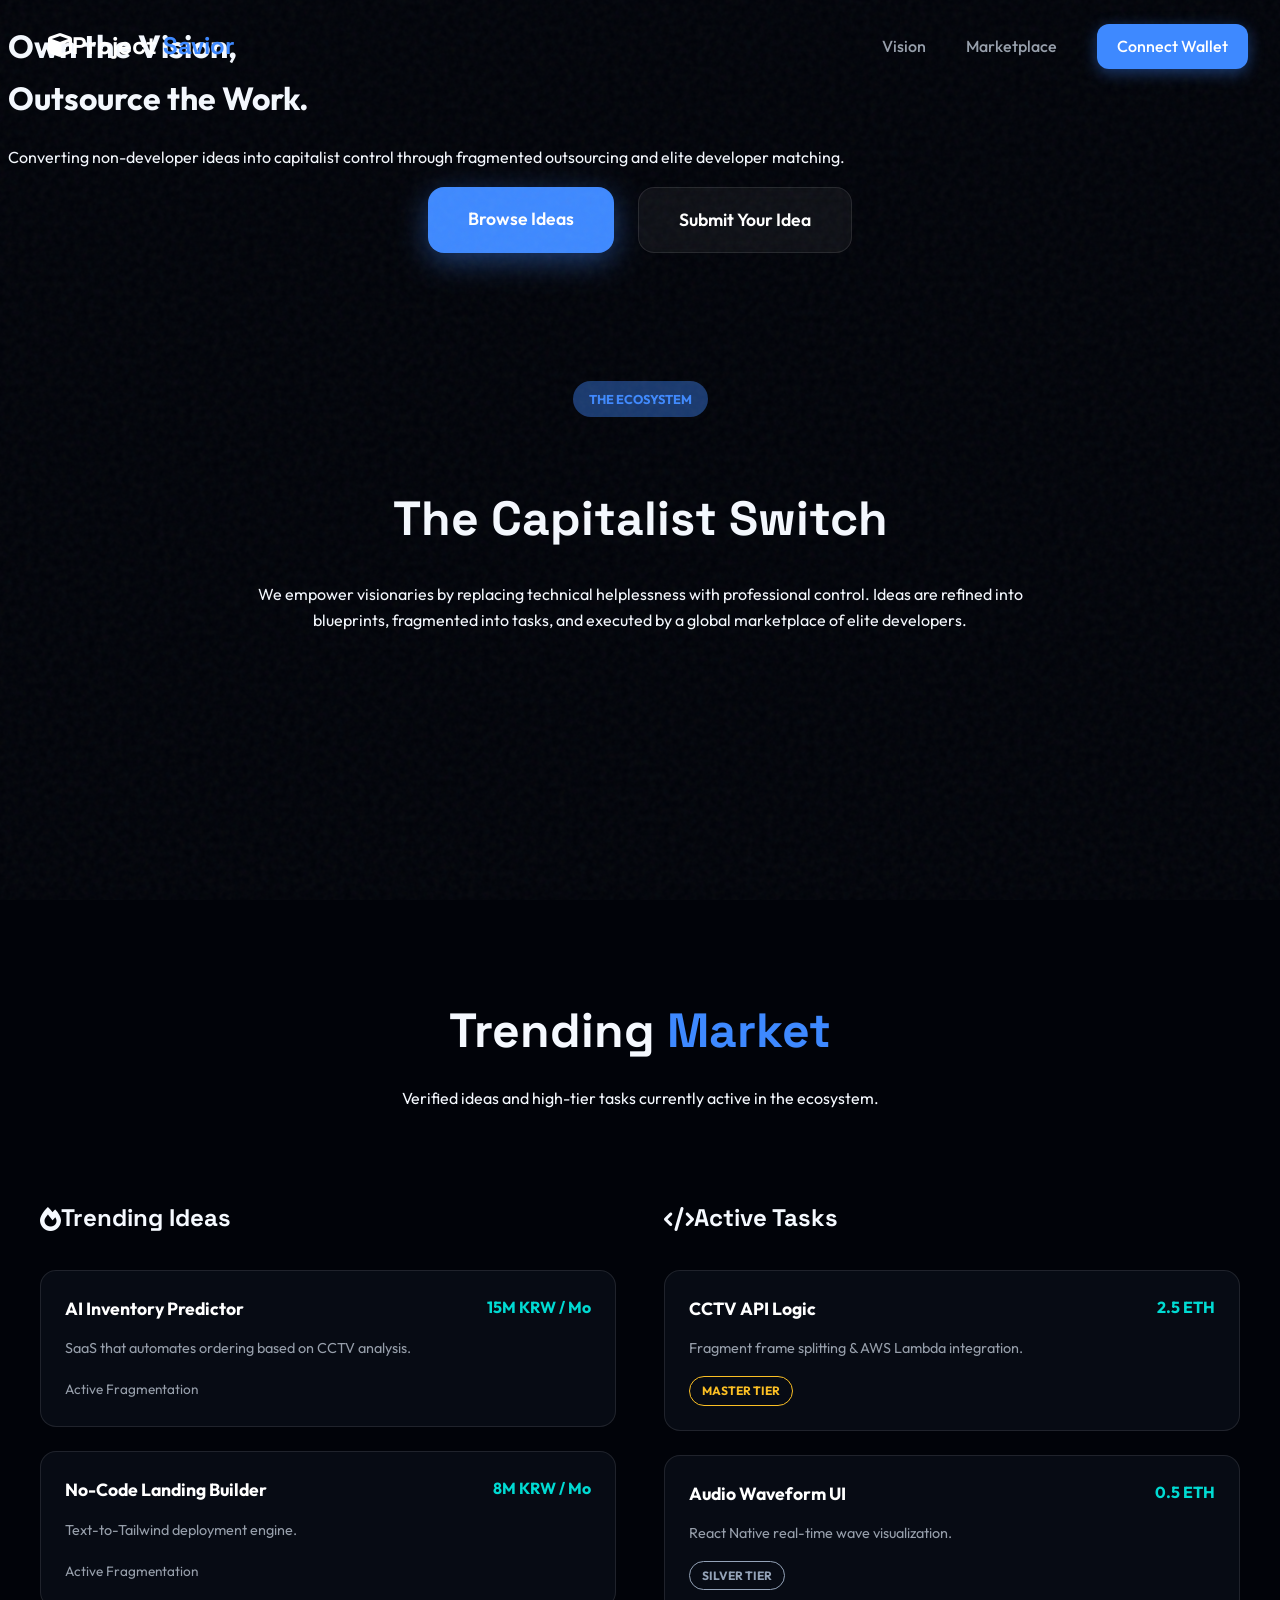
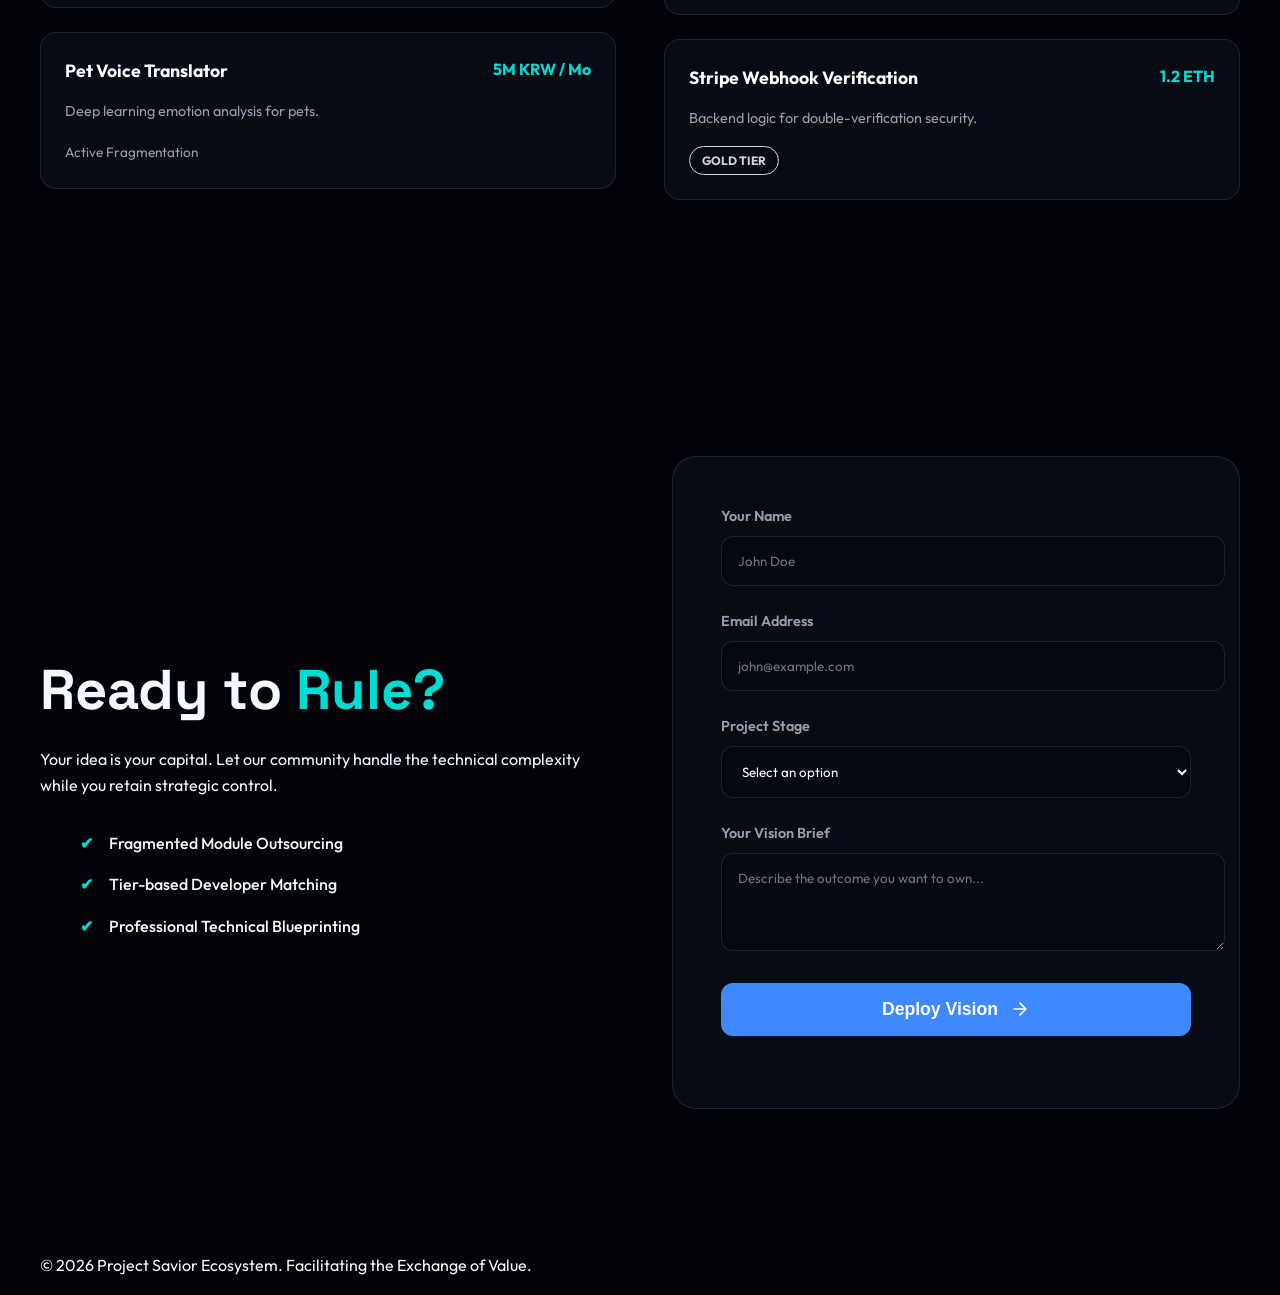
==== index.html @ 570bb43f "feat: refine ecosystem vision with dynamic marketplace and capitalist theme" ====
<!doctype html>
<html lang="en">
<head>
  <meta charset="UTF-8" />
  <meta name="viewport" content="width=device-width, initial-scale=1.0" />
  <title>Project Savior | Software Capitalism Ecosystem</title>
  <link rel="preconnect" href="https://fonts.googleapis.com">
  <link rel="preconnect" href="https://fonts.gstatic.com" crossorigin>
  <link href="https://fonts.googleapis.com/css2?family=Outfit:wght@300;400;600;800&family=Space+Grotesk:wght@300;500;700&display=swap" rel="stylesheet">
  <link href='/style.css' rel='stylesheet'>
  <link href="https://cdnjs.cloudflare.com/ajax/libs/font-awesome/6.0.0/css/all.min.css" rel="stylesheet">
</head>
<body>
  <div class="noise"></div>
  
  <nav class="navbar">
    <div class="nav-container">
      <a href="#" class="logo"><i class="fa-solid fa-cube mr-2"></i>Project <span>Savior</span></a>
      <div class="nav-links">
        <a href="#vision">Vision</a>
        <a href="#marketplace">Marketplace</a>
        <a href="#contact" class="nav-cta">Connect Wallet</a>
      </div>
    </div>
  </nav>

  <main>
    <header class="hero">
      <div class="hero-content">
        <h1 class="hero-title">Own the <span>Vision</span>,<br>Outsource the <span>Work</span>.</h1>
        <p class="hero-subtitle">Converting non-developer ideas into capitalist control through fragmented outsourcing and elite developer matching.</p>
        <div class="hero-btns">
          <a href="#marketplace" class="btn primary">Browse Ideas</a>
          <a href="#contact" class="btn secondary">Submit Your Idea</a>
        </div>
      </div>
    </header>

    <section id="vision" class="vision-section">
      <div class="container">
        <div class="section-header">
          <span class="badge">The Ecosystem</span>
          <h2>The Capitalist Switch</h2>
          <p>We empower visionaries by replacing technical helplessness with professional control. Ideas are refined into blueprints, fragmented into tasks, and executed by a global marketplace of elite developers.</p>
        </div>
      </div>
    </section>

    <!-- Refined Marketplace Section -->
    <section id="marketplace" class="marketplace-section">
      <div class="container">
        <div class="marketplace-header">
          <h2 class="section-title">Trending <span>Market</span></h2>
          <p>Verified ideas and high-tier tasks currently active in the ecosystem.</p>
        </div>
        
        <div class="marketplace-grid">
          <!-- Ideas column -->
          <div class="market-col">
            <h3 class="col-title"><i class="fa-solid fa-fire mr-2"></i>Trending Ideas</h3>
            <div id="idea-list" class="market-list">
              <!-- JS rendered -->
            </div>
          </div>
          
          <!-- Tasks column -->
          <div class="market-col">
            <h3 class="col-title"><i class="fa-solid fa-code mr-2"></i>Active Tasks</h3>
            <div id="task-list" class="market-list">
              <!-- JS rendered -->
            </div>
          </div>
        </div>
      </div>
    </section>

    <section id="contact" class="form-section">
      <div class="container">
        <div class="form-wrapper">
          <div class="form-info">
            <h2>Ready to <span>Rule?</span></h2>
            <p>Your idea is your capital. Let our community handle the technical complexity while you retain strategic control.</p>
            <ul class="benefit-list">
              <li><span>✔</span> Fragmented Module Outsourcing</li>
              <li><span>✔</span> Tier-based Developer Matching</li>
              <li><span>✔</span> Professional Technical Blueprinting</li>
            </ul>
          </div>
          
          <div class="form-card">
            <form id="partnership-form" action="https://formspree.io/f/xeelwyjq" method="POST">
              <div class="form-group">
                <label for="name">Your Name</label>
                <input type="text" id="name" name="name" placeholder="John Doe" required />
              </div>

              <div class="form-group">
                <label for="email">Email Address</label>
                <input type="email" id="email" name="email" placeholder="john@example.com" required />
              </div>

              <div class="form-group">
                <label for="project-type">Project Stage</label>
                <select id="project-type" name="project-type" required>
                  <option value="" disabled selected>Select an option</option>
                  <option value="raw-idea">Initial Vision</option>
                  <option value="planning">Refining Blueprint</option>
                  <option value="ready-for-build">Ready for Fragmentation</option>
                  <option value="other">Other</option>
                </select>
              </div>

              <div class="form-group">
                <label for="message">Your Vision Brief</label>
                <textarea id="message" name="message" rows="4" placeholder="Describe the outcome you want to own..." required></textarea>
              </div>

              <button type="submit" class="submit-btn">
                <span>Deploy Vision</span>
                <svg viewBox="0 0 24 24" fill="none" xmlns="http://www.w3.org/2000/svg">
                  <path d="M5 12H19M19 12L12 5M19 12L12 19" stroke="currentColor" stroke-width="2" stroke-linecap="round" stroke-linejoin="round"/>
                </svg>
              </button>
            </form>
            <div id="form-status" class="status-message"></div>
          </div>
        </div>
      </div>
    </section>
  </main>

  <footer class="footer">
    <div class="container">
      <p>&copy; 2026 Project Savior Ecosystem. Facilitating the Exchange of Value.</p>
    </div>
  </footer>

  <script defer type="text/javascript" src="/main.js"></script>
</body>
</html>
---- style.css ----
@layer base, layout, components, interactive;

@layer base {
  :root {
    --bg-color: oklch(0.1 0.02 260);
    --surface: oklch(0.15 0.02 260);
    --primary-color: oklch(0.65 0.2 260);
    --primary-glow: oklch(0.65 0.2 260 / 0.4);
    --secondary-color: oklch(0.7 0.2 300);
    --accent-color: oklch(0.8 0.15 190);
    
    --text-main: oklch(0.98 0.01 260);
    --text-muted: oklch(0.7 0.02 260);
    
    --card-bg: oklch(1 0 0 / 0.05);
    --card-border: oklch(1 0 0 / 0.1);
    
    --font-heading: 'Space Grotesk', sans-serif;
    --font-body: 'Outfit', sans-serif;
    
    --radius: 1.5rem;
    --shadow-deep: 0 20px 60px -15px oklch(0 0 0 / 0.5);
    --transition: all 0.4s cubic-bezier(0.4, 0, 0.2, 1);
  }

  html {
    scroll-behavior: smooth;
  }

  body {
    font-family: var(--font-body);
    background-color: var(--bg-color);
    color: var(--text-main);
    line-height: 1.6;
    overflow-x: hidden;
  }
  
  .noise {
    position: fixed;
    top: 0;
    left: 0;
    width: 100%;
    height: 100%;
    pointer-events: none;
    opacity: 0.05;
    background-image: url("data:image/svg+xml,%3Csvg viewBox='0 0 200 200' xmlns='http://www.w3.org/2000/svg'%3E%3Cfilter id='noiseFilter'%3E%3CfeTurbulence type='fractalNoise' baseFrequency='0.65' numOctaves='3' stitchTiles='stitch'/%3E%3C/filter%3E%3Crect width='100%25' height='100%25' filter='url(%23noiseFilter)'/%3E%3C/svg%3E");
    z-index: 100;
  }
}

@layer layout {
  .container {
    max-width: 1200px;
    margin: 0 auto;
    padding: 0 2rem;
  }

  section {
    padding: 8rem 0;
  }

  /* Navbar Styles */
  .navbar {
    position: fixed;
    top: 0;
    width: 100%;
    padding: 1.5rem 0;
    z-index: 1000;
    transition: var(--transition);
  }

  .navbar.scrolled {
    background: oklch(0.1 0.02 260 / 0.8);
    backdrop-filter: blur(10px);
    padding: 1rem 0;
    border-bottom: 1px solid var(--card-border);
  }

  .nav-container {
    max-width: 1200px;
    margin: 0 auto;
    padding: 0 2rem;
    display: flex;
    justify-content: space-between;
    align-items: center;
  }

  .logo {
    font-family: var(--font-heading);
    font-size: 1.5rem;
    font-weight: 700;
    text-decoration: none;
    color: white;
  }

  .logo span {
    color: var(--primary-color);
  }

  .nav-links {
    display: flex;
    gap: 2.5rem;
    align-items: center;
  }

  .nav-links a {
    text-decoration: none;
    color: var(--text-muted);
    font-weight: 500;
    transition: var(--transition);
  }

  .nav-links a:hover {
    color: var(--primary-color);
  }

  .nav-cta {
    background: var(--primary-color);
    color: white !important;
    padding: 0.6rem 1.25rem;
    border-radius: 0.75rem;
    box-shadow: 0 4px 15px var(--primary-glow);
  }
}

@layer components {
  /* Marketplace Section */
  .marketplace-header {
    text-align: center;
    margin-bottom: 4rem;
  }

  .marketplace-header h2 {
    font-family: var(--font-heading);
    font-size: 3rem;
    margin-bottom: 1rem;
  }

  .marketplace-header h2 span {
    color: var(--primary-color);
  }

  .marketplace-grid {
    display: grid;
    grid-template-columns: 1fr 1fr;
    gap: 3rem;
  }

  .col-title {
    font-family: var(--font-heading);
    font-size: 1.5rem;
    margin-bottom: 2rem;
    display: flex;
    align-items: center;
    color: var(--text-main);
  }

  .market-list {
    display: flex;
    flex-direction: column;
    gap: 1.5rem;
  }

  .market-item {
    background: var(--surface);
    border: 1px solid var(--card-border);
    border-radius: 1rem;
    padding: 1.5rem;
    transition: var(--transition);
  }

  .market-item:hover {
    border-color: var(--primary-color);
    transform: translateX(10px);
    background: oklch(0.2 0.02 260);
  }

  .item-header {
    display: flex;
    justify-content: space-between;
    align-items: flex-start;
    margin-bottom: 0.75rem;
  }

  .item-title {
    font-weight: 700;
    font-size: 1.1rem;
    color: white;
  }

  .item-meta {
    font-size: 0.85rem;
    color: var(--text-muted);
  }

  .item-reward {
    color: var(--accent-color);
    font-weight: 700;
  }

  .item-desc {
    font-size: 0.9rem;
    color: var(--text-muted);
    margin-bottom: 1rem;
  }

  .tier-badge {
    display: inline-block;
    padding: 0.25rem 0.75rem;
    border-radius: 2rem;
    font-size: 0.75rem;
    font-weight: 700;
    text-transform: uppercase;
    border: 1px solid currentColor;
  }

  .tier-master { color: #fbbf24; }
  .tier-gold { color: #d1d5db; }
  .tier-silver { color: #94a3b8; }

  /* Hero Section updates */
  .hero-btns {
    display: flex;
    gap: 1.5rem;
    justify-content: center;
  }

  .btn {
    padding: 1.125rem 2.5rem;
    border-radius: 1rem;
    font-size: 1.1rem;
    font-weight: 600;
    text-decoration: none;
    transition: var(--transition);
  }

  .btn.primary {
    background: var(--primary-color);
    color: white;
    box-shadow: 0 8px 30px var(--primary-glow);
  }

  .btn.secondary {
    background: var(--card-bg);
    color: white;
    border: 1px solid var(--card-border);
    backdrop-filter: blur(10px);
  }

  .btn:hover {
    transform: translateY(-4px);
  }

  /* Process Cards */
  .process-grid {
    display: grid;
    grid-template-columns: repeat(auto-fit, minmax(300px, 1fr));
    gap: 2rem;
  }

  .process-card {
    background: var(--card-bg);
    border: 1px solid var(--card-border);
    border-radius: var(--radius);
    padding: 3rem;
    backdrop-filter: blur(10px);
    transition: var(--transition);
    position: relative;
    overflow: hidden;
  }

  .process-card::before {
    content: attr(data-step);
    position: absolute;
    top: -20px;
    right: -10px;
    font-size: 8rem;
    font-weight: 900;
    color: oklch(1 0 0 / 0.03);
    font-family: var(--font-heading);
  }

  .process-card:hover {
    transform: translateY(-10px);
    border-color: var(--primary-color);
    box-shadow: var(--shadow-deep);
  }

  .card-icon {
    font-size: 3rem;
    margin-bottom: 1.5rem;
  }

  .process-card h3 {
    font-family: var(--font-heading);
    font-size: 1.75rem;
    margin-bottom: 1rem;
  }

  /* Form Section */
  .form-wrapper {
    display: grid;
    grid-template-columns: 1fr 1fr;
    gap: 4rem;
    align-items: center;
  }

  .form-info h2 {
    font-family: var(--font-heading);
    font-size: 3.5rem;
    line-height: 1.2;
    margin-bottom: 1.5rem;
  }

  .form-info h2 span {
    color: var(--accent-color);
  }

  .benefit-list {
    list-style: none;
    margin-top: 2rem;
  }

  .benefit-list li {
    display: flex;
    align-items: center;
    gap: 1rem;
    margin-bottom: 1rem;
    font-weight: 500;
  }

  .benefit-list span {
    color: var(--accent-color);
    font-weight: 800;
  }

  .form-card {
    background: var(--surface);
    padding: 3rem;
    border-radius: var(--radius);
    box-shadow: var(--shadow-deep);
    border: 1px solid var(--card-border);
  }

  .form-group {
    margin-bottom: 1.5rem;
  }

  label {
    display: block;
    margin-bottom: 0.5rem;
    font-size: 0.9rem;
    font-weight: 600;
    color: var(--text-muted);
  }

  input, select, textarea {
    width: 100%;
    padding: 1rem;
    background: oklch(0 0 0 / 0.2);
    border: 1px solid var(--card-border);
    border-radius: 0.75rem;
    color: white;
    font-family: inherit;
    transition: var(--transition);
  }

  input:focus, select:focus, textarea:focus {
    outline: none;
    border-color: var(--primary-color);
    box-shadow: 0 0 0 4px var(--primary-glow);
  }

  .submit-btn {
    width: 100%;
    padding: 1rem;
    background: var(--primary-color);
    color: white;
    border: none;
    border-radius: 0.75rem;
    font-size: 1.1rem;
    font-weight: 700;
    cursor: pointer;
    display: flex;
    align-items: center;
    justify-content: center;
    gap: 0.75rem;
    transition: var(--transition);
  }

  .submit-btn:hover {
    background: oklch(0.7 0.2 260);
    transform: scale(1.02);
  }

  .submit-btn svg {
    width: 20px;
    height: 20px;
  }
}

@layer interactive {
  .status-message {
    margin-top: 1.5rem;
    padding: 0;
    max-height: 0;
    overflow: hidden;
    transition: var(--transition);
    text-align: center;
    border-radius: 0.75rem;
  }

  .status-message.show {
    padding: 1rem;
    max-height: 100px;
  }

  .status-message.success { background: oklch(0.4 0.15 150); }
  .status-message.error { background: oklch(0.4 0.15 20); }

  .badge {
    display: inline-block;
    padding: 0.5rem 1rem;
    background: var(--primary-glow);
    color: var(--primary-color);
    border-radius: 2rem;
    font-weight: 700;
    font-size: 0.8rem;
    text-transform: uppercase;
    margin-bottom: 1.5rem;
  }

  .section-header {
    text-align: center;
    max-width: 800px;
    margin: 0 auto 4rem;
  }

  .section-header h2 {
    font-family: var(--font-heading);
    font-size: 3rem;
    margin-bottom: 1.5rem;
  }
}

@media (max-width: 968px) {
  .form-wrapper {
    grid-template-columns: 1fr;
  }
  .nav-links {
    display: none;
  }
  section {
    padding: 4rem 0;
  }
}
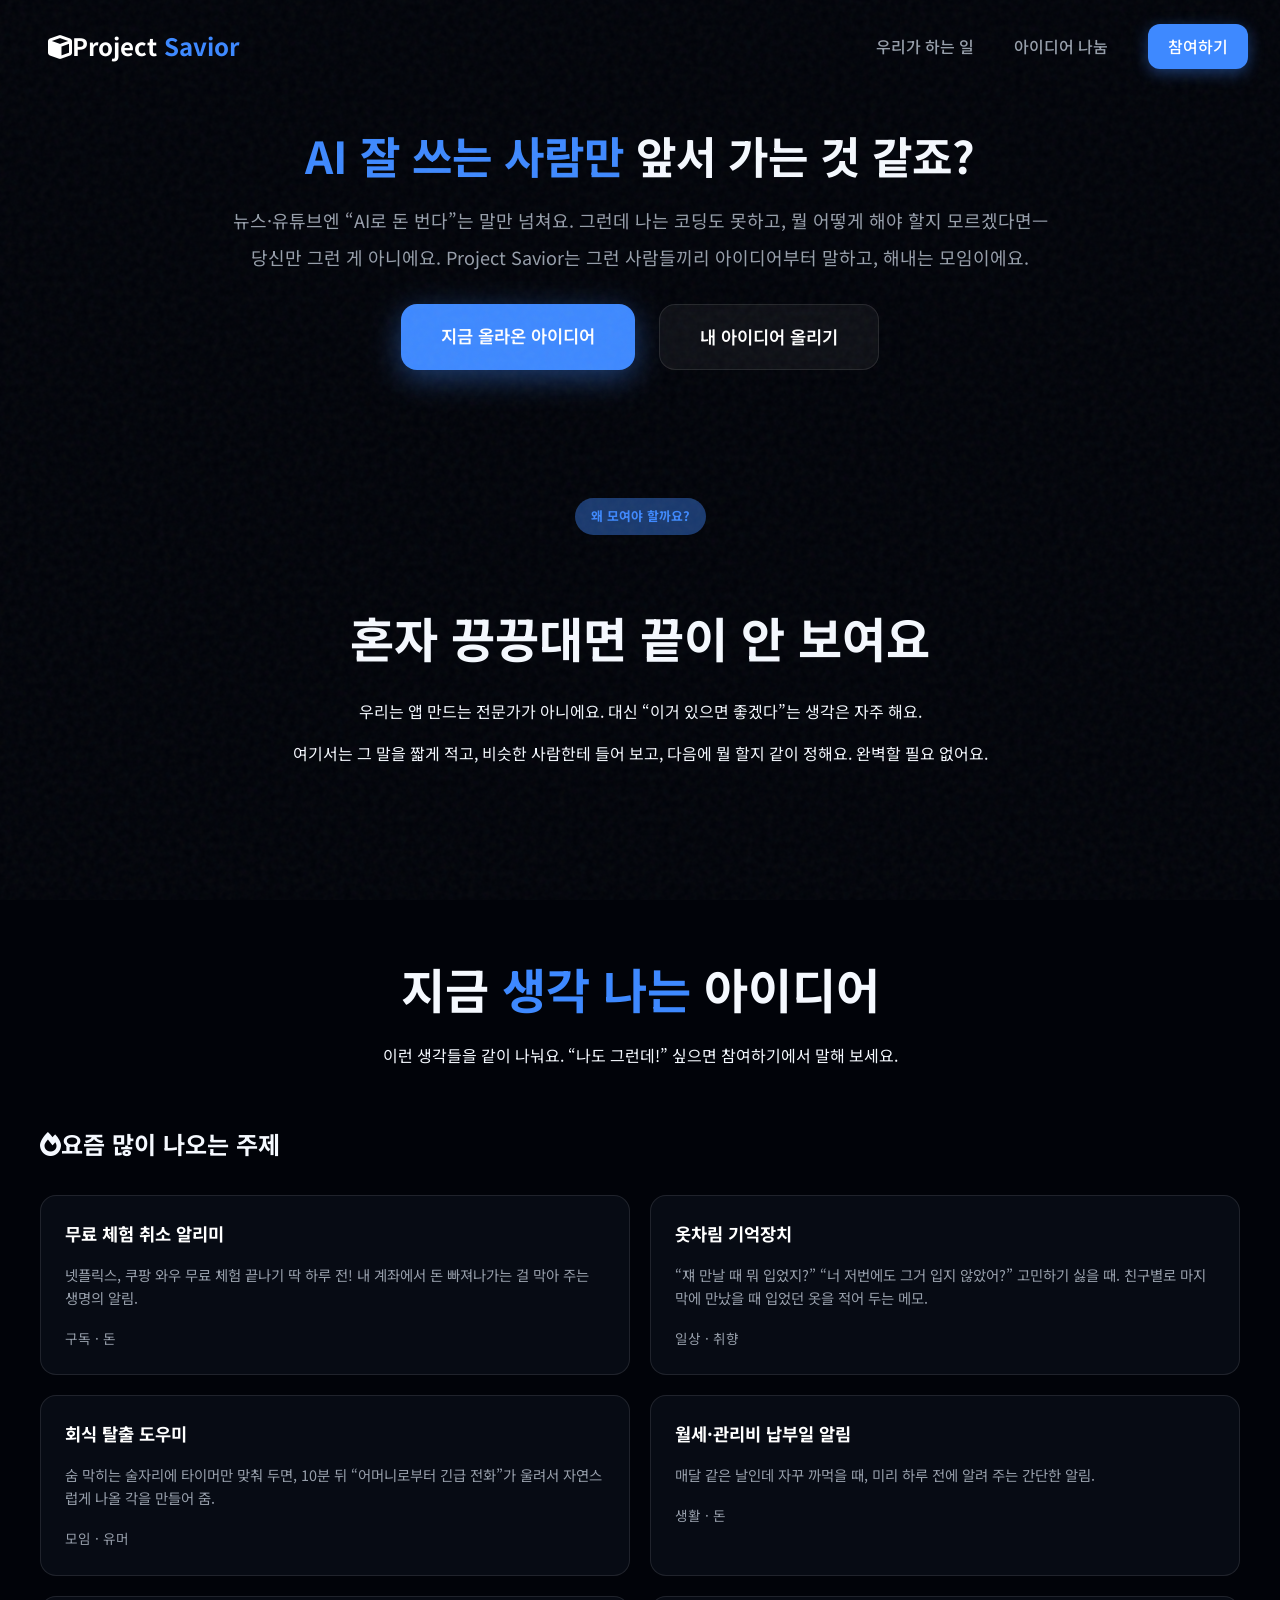
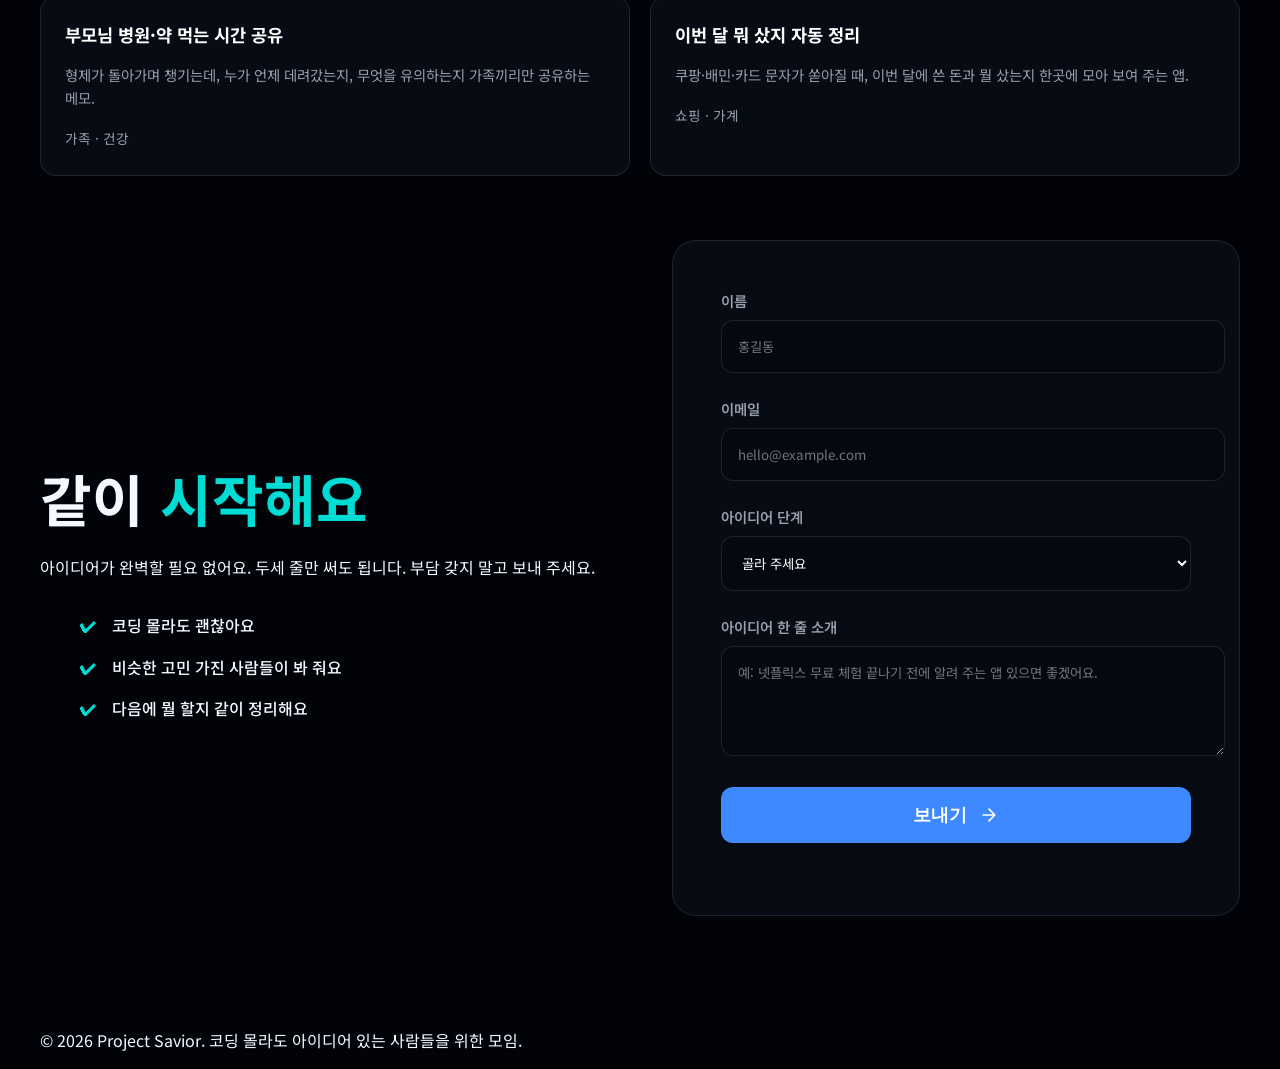
==== commit 8412bfd0: "feat: Korean landing, ideas update, and GitHub Pages deploy Co-authored-by: Cursor <cursoragent@curs" ====
--- a/index.html
+++ b/index.html
@@ -1,25 +1,32 @@
 <!doctype html>
-<html lang="en">
+<html lang="ko">
 <head>
   <meta charset="UTF-8" />
   <meta name="viewport" content="width=device-width, initial-scale=1.0" />
-  <title>Project Savior | Software Capitalism Ecosystem</title>
+  <title>Project Savior | 비개발자 아이디어 모임</title>
+  <script async src="https://www.googletagmanager.com/gtag/js?id=G-KJGDKXDVKW"></script>
+  <script>
+    window.dataLayer = window.dataLayer || [];
+    function gtag(){dataLayer.push(arguments);}
+    gtag('js', new Date());
+    gtag('config', 'G-KJGDKXDVKW');
+  </script>
   <link rel="preconnect" href="https://fonts.googleapis.com">
   <link rel="preconnect" href="https://fonts.gstatic.com" crossorigin>
-  <link href="https://fonts.googleapis.com/css2?family=Outfit:wght@300;400;600;800&family=Space+Grotesk:wght@300;500;700&display=swap" rel="stylesheet">
-  <link href='/style.css' rel='stylesheet'>
+  <link href="https://fonts.googleapis.com/css2?family=Noto+Sans+KR:wght@300;400;600;700;800&display=swap" rel="stylesheet">
+  <link href="style.css" rel="stylesheet">
   <link href="https://cdnjs.cloudflare.com/ajax/libs/font-awesome/6.0.0/css/all.min.css" rel="stylesheet">
 </head>
 <body>
   <div class="noise"></div>
-  
+
   <nav class="navbar">
     <div class="nav-container">
       <a href="#" class="logo"><i class="fa-solid fa-cube mr-2"></i>Project <span>Savior</span></a>
       <div class="nav-links">
-        <a href="#vision">Vision</a>
-        <a href="#marketplace">Marketplace</a>
-        <a href="#contact" class="nav-cta">Connect Wallet</a>
+        <a href="#vision">우리가 하는 일</a>
+        <a href="#marketplace">아이디어 나눔</a>
+        <a href="#contact" class="nav-cta">참여하기</a>
       </div>
     </div>
   </nav>
@@ -27,11 +34,14 @@
   <main>
     <header class="hero">
       <div class="hero-content">
-        <h1 class="hero-title">Own the <span>Vision</span>,<br>Outsource the <span>Work</span>.</h1>
-        <p class="hero-subtitle">Converting non-developer ideas into capitalist control through fragmented outsourcing and elite developer matching.</p>
+        <h1 class="hero-title"><span>AI 잘 쓰는 사람만</span> 앞서 가는 것 같죠?</h1>
+        <p class="hero-subtitle">
+          <span class="hero-subtitle-line">뉴스·유튜브엔 “AI로 돈 번다”는 말만 넘쳐요. 그런데 나는 코딩도 못하고, 뭘 어떻게 해야 할지 모르겠다면—</span>
+          <span class="hero-subtitle-line">당신만 그런 게 아니에요. Project Savior는 그런 사람들끼리 아이디어부터 말하고, 해내는 모임이에요.</span>
+        </p>
         <div class="hero-btns">
-          <a href="#marketplace" class="btn primary">Browse Ideas</a>
-          <a href="#contact" class="btn secondary">Submit Your Idea</a>
+          <a href="#marketplace" class="btn primary">지금 올라온 아이디어</a>
+          <a href="#contact" class="btn secondary">내 아이디어 올리기</a>
         </div>
       </div>
     </header>
@@ -39,36 +49,25 @@
     <section id="vision" class="vision-section">
       <div class="container">
         <div class="section-header">
-          <span class="badge">The Ecosystem</span>
-          <h2>The Capitalist Switch</h2>
-          <p>We empower visionaries by replacing technical helplessness with professional control. Ideas are refined into blueprints, fragmented into tasks, and executed by a global marketplace of elite developers.</p>
+          <span class="badge">왜 모여야 할까요?</span>
+          <h2>혼자 끙끙대면 끝이 안 보여요</h2>
+          <p>우리는 앱 만드는 전문가가 아니에요. 대신 “이거 있으면 좋겠다”는 생각은 자주 해요.</p>
+          <p>여기서는 그 말을 짧게 적고, 비슷한 사람한테 들어 보고, 다음에 뭘 할지 같이 정해요. 완벽할 필요 없어요.</p>
         </div>
       </div>
     </section>
 
-    <!-- Refined Marketplace Section -->
     <section id="marketplace" class="marketplace-section">
       <div class="container">
         <div class="marketplace-header">
-          <h2 class="section-title">Trending <span>Market</span></h2>
-          <p>Verified ideas and high-tier tasks currently active in the ecosystem.</p>
+          <h2 class="section-title">지금 <span>생각 나는</span> 아이디어</h2>
+          <p>이런 생각들을 같이 나눠요. “나도 그런데!” 싶으면 참여하기에서 말해 보세요.</p>
         </div>
-        
-        <div class="marketplace-grid">
-          <!-- Ideas column -->
+
+        <div class="marketplace-grid marketplace-grid--ideas">
           <div class="market-col">
-            <h3 class="col-title"><i class="fa-solid fa-fire mr-2"></i>Trending Ideas</h3>
-            <div id="idea-list" class="market-list">
-              <!-- JS rendered -->
-            </div>
-          </div>
-          
-          <!-- Tasks column -->
-          <div class="market-col">
-            <h3 class="col-title"><i class="fa-solid fa-code mr-2"></i>Active Tasks</h3>
-            <div id="task-list" class="market-list">
-              <!-- JS rendered -->
-            </div>
+            <h3 class="col-title"><i class="fa-solid fa-fire mr-2"></i>요즘 많이 나오는 주제</h3>
+            <div id="idea-list" class="market-list"></div>
           </div>
         </div>
       </div>
@@ -78,45 +77,41 @@
       <div class="container">
         <div class="form-wrapper">
           <div class="form-info">
-            <h2>Ready to <span>Rule?</span></h2>
-            <p>Your idea is your capital. Let our community handle the technical complexity while you retain strategic control.</p>
+            <h2>같이 <span>시작해요</span></h2>
+            <p>아이디어가 완벽할 필요 없어요. 두세 줄만 써도 됩니다. 부담 갖지 말고 보내 주세요.</p>
             <ul class="benefit-list">
-              <li><span>✔</span> Fragmented Module Outsourcing</li>
-              <li><span>✔</span> Tier-based Developer Matching</li>
-              <li><span>✔</span> Professional Technical Blueprinting</li>
+              <li><span>✔</span> 코딩 몰라도 괜찮아요</li>
+              <li><span>✔</span> 비슷한 고민 가진 사람들이 봐 줘요</li>
+              <li><span>✔</span> 다음에 뭘 할지 같이 정리해요</li>
             </ul>
           </div>
-          
+
           <div class="form-card">
             <form id="partnership-form" action="https://formspree.io/f/xeelwyjq" method="POST">
               <div class="form-group">
-                <label for="name">Your Name</label>
-                <input type="text" id="name" name="name" placeholder="John Doe" required />
+                <label for="name">이름</label>
+                <input type="text" id="name" name="name" placeholder="홍길동" required />
               </div>
-
               <div class="form-group">
-                <label for="email">Email Address</label>
-                <input type="email" id="email" name="email" placeholder="john@example.com" required />
+                <label for="email">이메일</label>
+                <input type="email" id="email" name="email" placeholder="hello@example.com" required />
               </div>
-
               <div class="form-group">
-                <label for="project-type">Project Stage</label>
+                <label for="project-type">아이디어 단계</label>
                 <select id="project-type" name="project-type" required>
-                  <option value="" disabled selected>Select an option</option>
-                  <option value="raw-idea">Initial Vision</option>
-                  <option value="planning">Refining Blueprint</option>
-                  <option value="ready-for-build">Ready for Fragmentation</option>
-                  <option value="other">Other</option>
+                  <option value="" disabled selected>골라 주세요</option>
+                  <option value="raw-idea">막 떠올랐어요</option>
+                  <option value="planning">조금 정리했어요</option>
+                  <option value="ready-for-build">이제 뭘 할지 알고 싶어요</option>
+                  <option value="other">기타</option>
                 </select>
               </div>
-
               <div class="form-group">
-                <label for="message">Your Vision Brief</label>
-                <textarea id="message" name="message" rows="4" placeholder="Describe the outcome you want to own..." required></textarea>
+                <label for="message">아이디어 한 줄 소개</label>
+                <textarea id="message" name="message" rows="4" placeholder="예: 넷플릭스 무료 체험 끝나기 전에 알려 주는 앱 있으면 좋겠어요." required></textarea>
               </div>
-
               <button type="submit" class="submit-btn">
-                <span>Deploy Vision</span>
+                <span>보내기</span>
                 <svg viewBox="0 0 24 24" fill="none" xmlns="http://www.w3.org/2000/svg">
                   <path d="M5 12H19M19 12L12 5M19 12L12 19" stroke="currentColor" stroke-width="2" stroke-linecap="round" stroke-linejoin="round"/>
                 </svg>
@@ -131,10 +126,10 @@
 
   <footer class="footer">
     <div class="container">
-      <p>&copy; 2026 Project Savior Ecosystem. Facilitating the Exchange of Value.</p>
+      <p>&copy; 2026 Project Savior. 코딩 몰라도 아이디어 있는 사람들을 위한 모임.</p>
     </div>
   </footer>
 
-  <script defer type="text/javascript" src="/main.js"></script>
+  <script defer src="main.js"></script>
 </body>
 </html>
--- a/style.css
+++ b/style.css
@@ -15,8 +15,8 @@
     --card-bg: oklch(1 0 0 / 0.05);
     --card-border: oklch(1 0 0 / 0.1);
     
-    --font-heading: 'Space Grotesk', sans-serif;
-    --font-body: 'Outfit', sans-serif;
+    --font-heading: 'Noto Sans KR', sans-serif;
+    --font-body: 'Noto Sans KR', sans-serif;
     
     --radius: 1.5rem;
     --shadow-deep: 0 20px 60px -15px oklch(0 0 0 / 0.5);
@@ -121,6 +121,11 @@
     border-radius: 0.75rem;
     box-shadow: 0 4px 15px var(--primary-glow);
   }
+
+  /* Fixed navbar height + modest gap (avoid large vw-driven padding on wide screens) */
+  .hero {
+    padding-top: clamp(5.25rem, 4.75rem + 1vw, 6rem);
+  }
 }
 
 @layer components {
@@ -146,6 +151,34 @@
     gap: 3rem;
   }
 
+  .marketplace-grid--ideas {
+    grid-template-columns: 1fr;
+    max-width: none;
+    margin-inline: 0;
+  }
+
+  .vision-section {
+    padding-bottom: 2.5rem;
+  }
+
+  .vision-section .section-header {
+    margin-bottom: 0;
+  }
+
+  .marketplace-section {
+    padding-top: 2.5rem;
+    padding-bottom: 2rem;
+  }
+
+  .marketplace-section .marketplace-header {
+    margin-bottom: 2rem;
+  }
+
+  .form-section {
+    padding-top: 2rem;
+    padding-bottom: 6rem;
+  }
+
   .col-title {
     font-family: var(--font-heading);
     font-size: 1.5rem;
@@ -159,6 +192,12 @@
     display: flex;
     flex-direction: column;
     gap: 1.5rem;
+  }
+
+  #idea-list.market-list {
+    display: grid;
+    grid-template-columns: repeat(2, 1fr);
+    gap: 1.25rem;
   }
 
   .market-item {
@@ -171,8 +210,48 @@
 
   .market-item:hover {
     border-color: var(--primary-color);
-    transform: translateX(10px);
+    transform: translateY(-4px);
     background: oklch(0.2 0.02 260);
+  }
+
+  .hero-title {
+    font-family: var(--font-heading);
+    font-size: clamp(1.75rem, 4vw, 2.75rem);
+    line-height: 1.35;
+    text-align: center;
+    margin-bottom: 1.25rem;
+  }
+
+  .hero-title span {
+    color: var(--primary-color);
+  }
+
+  .hero-subtitle {
+    width: 100%;
+    max-width: min(56rem, 94vw);
+    margin-inline: auto;
+    text-align: center;
+    color: var(--text-muted);
+    font-size: clamp(0.95rem, 1.6vw, 1.125rem);
+    line-height: 1.65;
+    margin-bottom: 2rem;
+    word-break: keep-all;
+  }
+
+  .hero-subtitle-line {
+    display: block;
+  }
+
+  .hero-subtitle-line + .hero-subtitle-line {
+    margin-top: 0.4em;
+  }
+
+  .hero-content {
+    text-align: center;
+    width: 100%;
+    max-width: min(56rem, 94vw);
+    margin-inline: auto;
+    padding-inline: 1rem;
   }
 
   .item-header {
@@ -453,4 +532,21 @@
   section {
     padding: 4rem 0;
   }
+  .vision-section {
+    padding-bottom: 1.5rem;
+  }
+  .marketplace-section {
+    padding-top: 1.5rem;
+    padding-bottom: 1.5rem;
+  }
+  .form-section {
+    padding-top: 1.5rem;
+    padding-bottom: 4rem;
+  }
 }
+
+@media (max-width: 640px) {
+  #idea-list.market-list {
+    grid-template-columns: 1fr;
+  }
+}
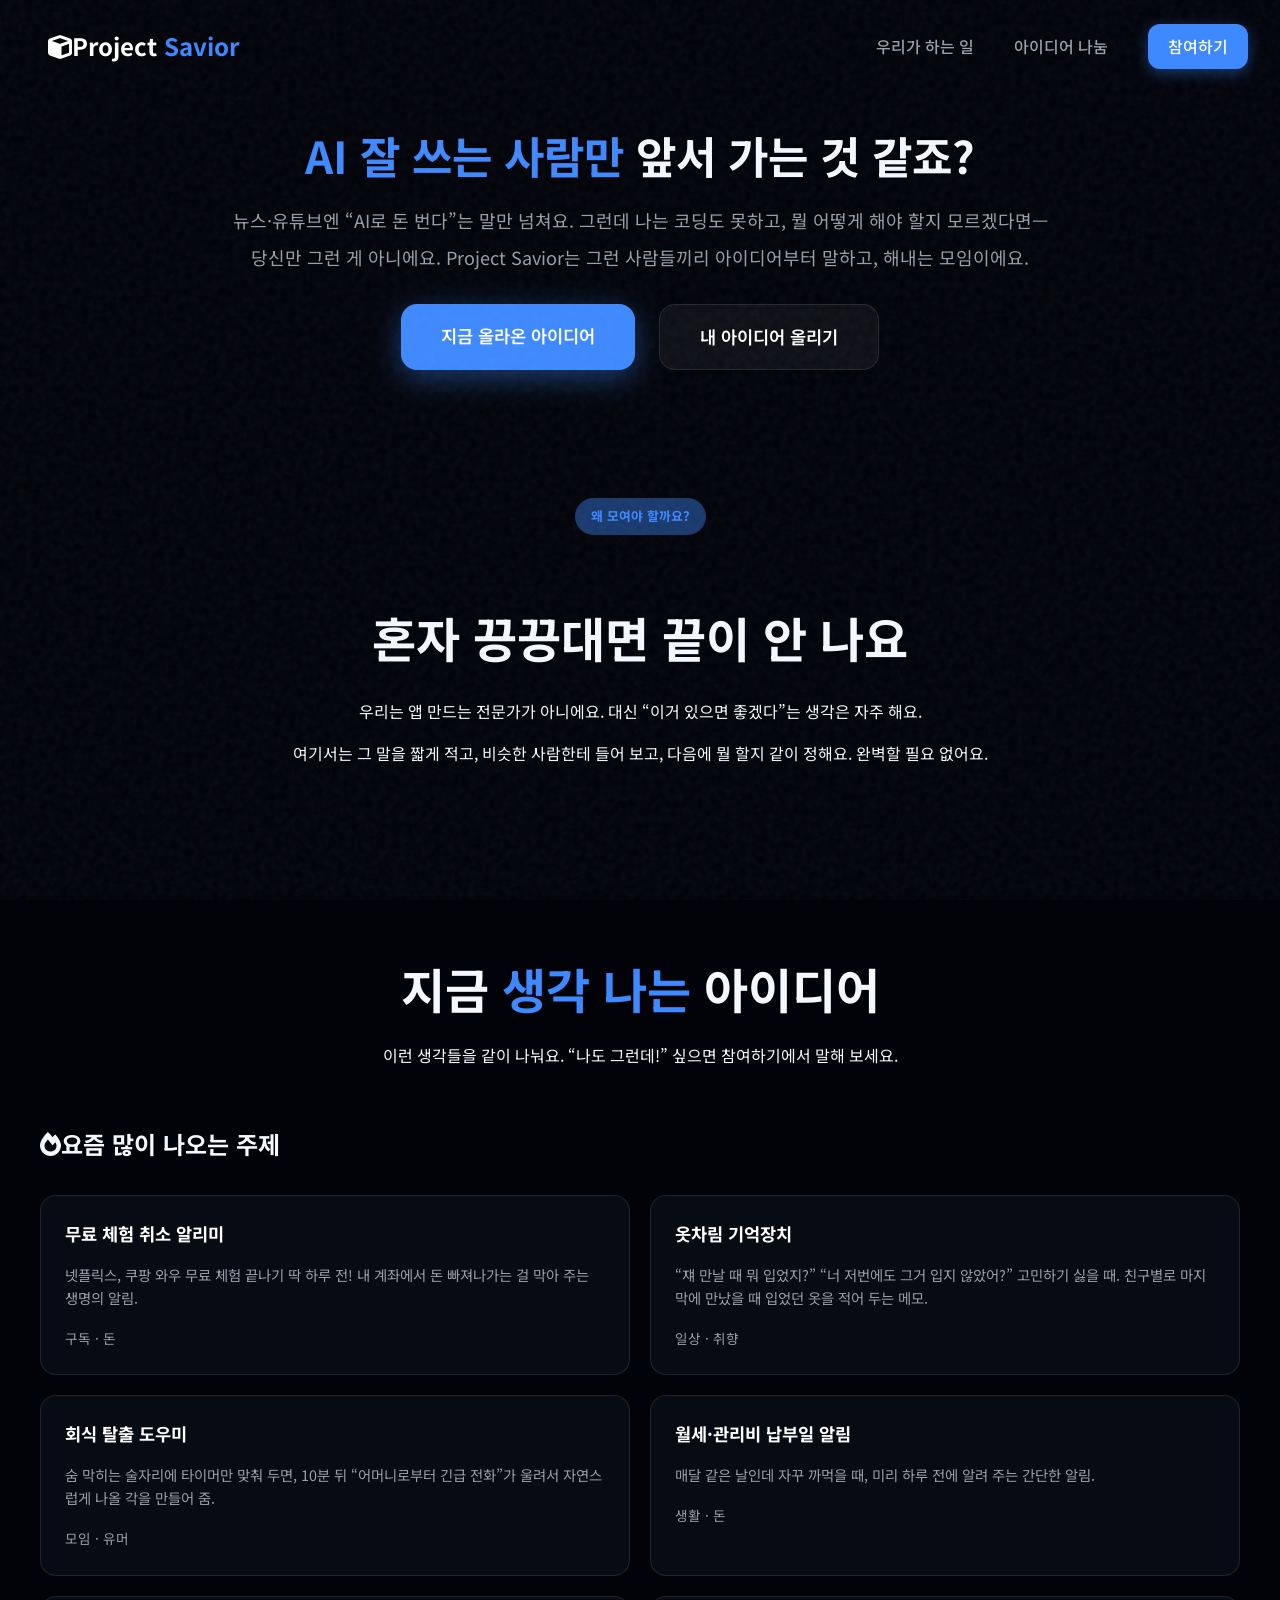
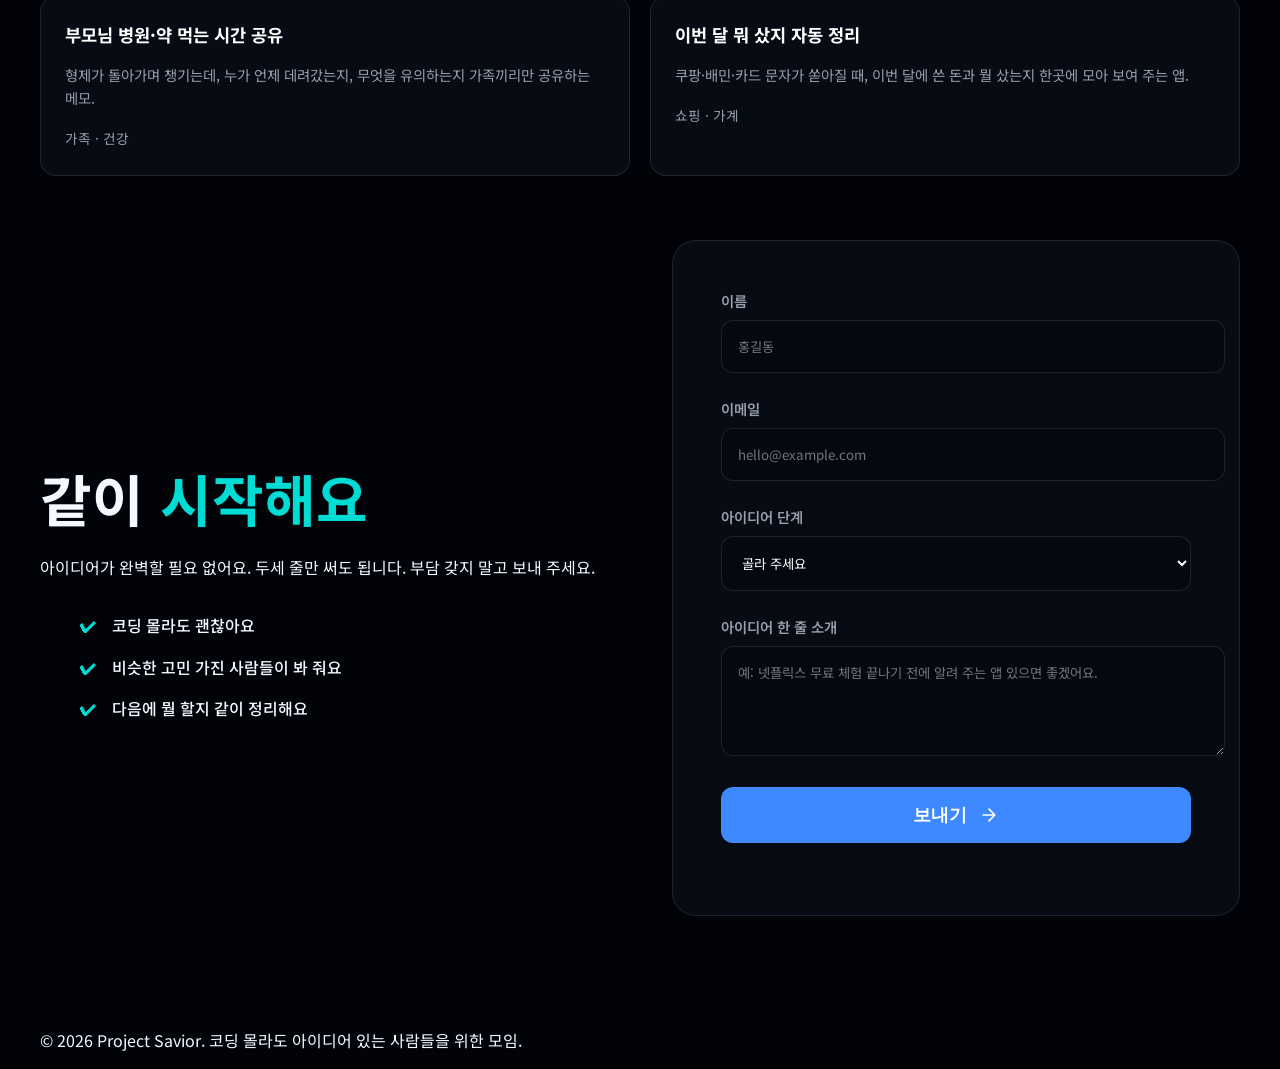
==== commit 3f3d0c79: "copy: vision section headline tweak Co-authored-by: Cursor <cursoragent@cursor.com>" ====
--- a/index.html
+++ b/index.html
@@ -50,7 +50,7 @@
       <div class="container">
         <div class="section-header">
           <span class="badge">왜 모여야 할까요?</span>
-          <h2>혼자 끙끙대면 끝이 안 보여요</h2>
+          <h2>혼자 끙끙대면 끝이 안 나요</h2>
           <p>우리는 앱 만드는 전문가가 아니에요. 대신 “이거 있으면 좋겠다”는 생각은 자주 해요.</p>
           <p>여기서는 그 말을 짧게 적고, 비슷한 사람한테 들어 보고, 다음에 뭘 할지 같이 정해요. 완벽할 필요 없어요.</p>
         </div>
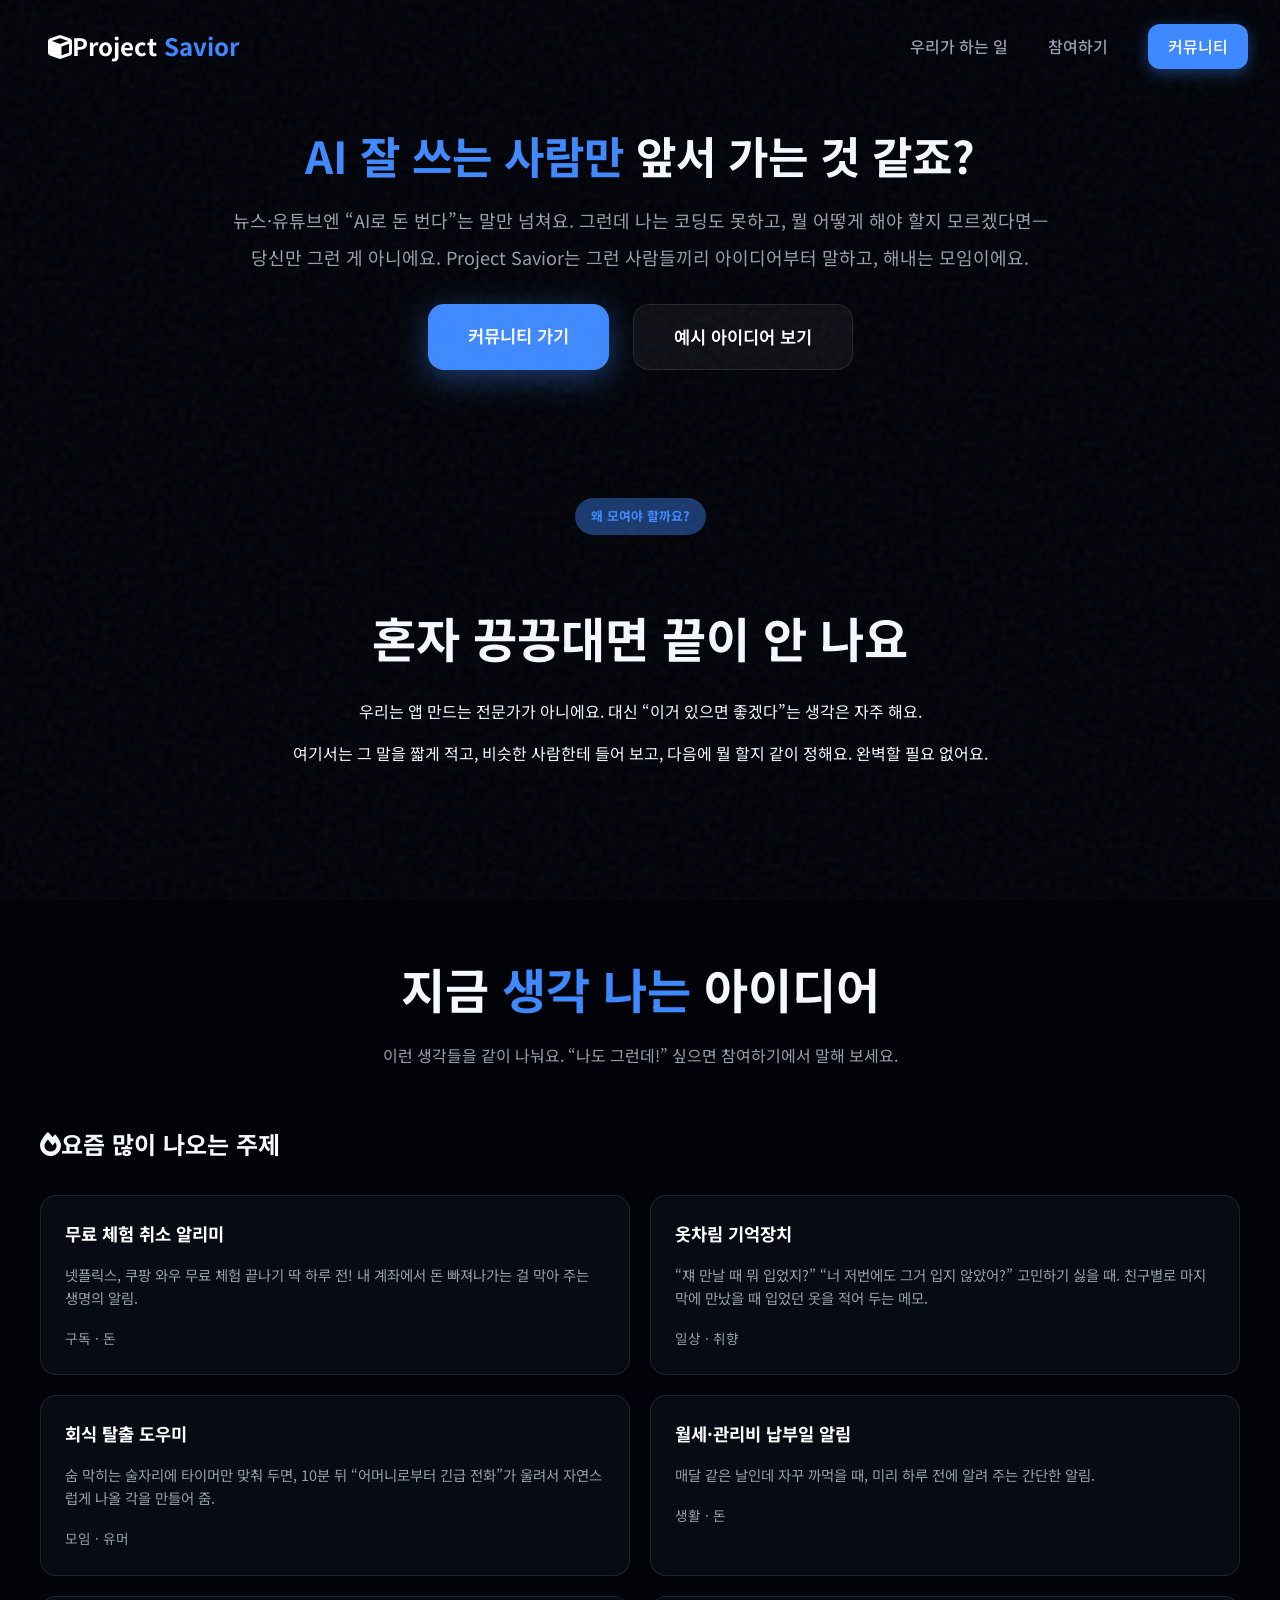
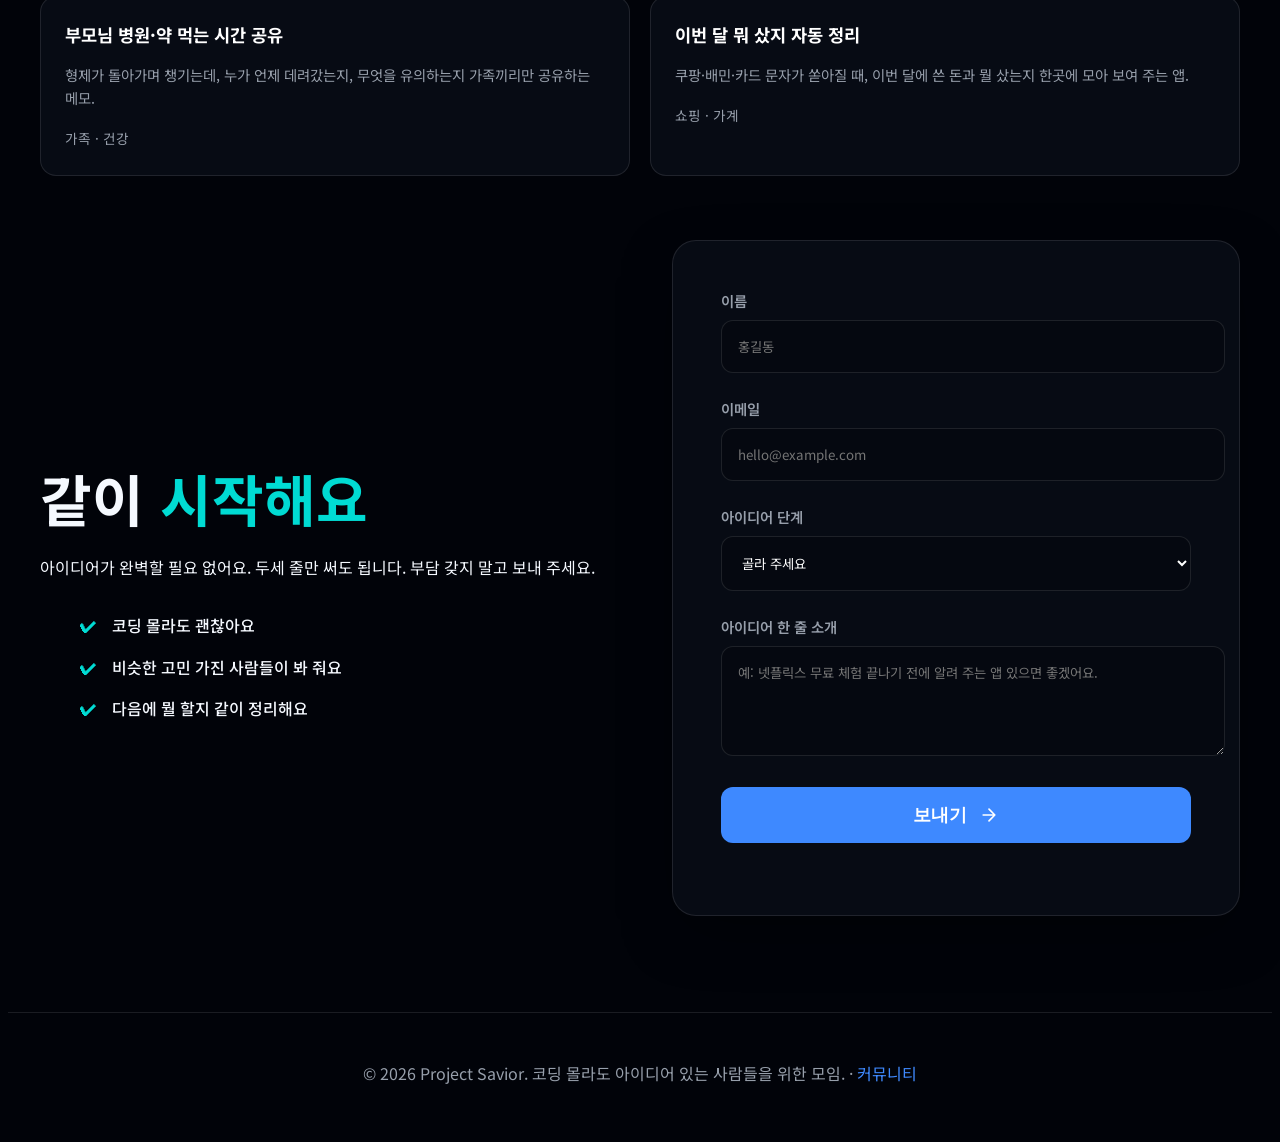
==== commit 6268966d: "feat: IdeaGrid 분리, 카페형 커뮤니티 페이지 추가 및 GA ID 갱신 메인은 유입용으로 유지하고 커뮤니티를 별도 페이지로 연동했으며, 아이디어 카드는 IdeaGrid." ====
--- a/index.html
+++ b/index.html
@@ -3,13 +3,15 @@
 <head>
   <meta charset="UTF-8" />
   <meta name="viewport" content="width=device-width, initial-scale=1.0" />
-  <title>Project Savior | 비개발자 아이디어 모임</title>
-  <script async src="https://www.googletagmanager.com/gtag/js?id=G-KJGDKXDVKW"></script>
+  <title>Project Savers | 비개발자 아이디어 모임</title>
+  <!-- Google tag (gtag.js) -->
+  <script async src="https://www.googletagmanager.com/gtag/js?id=G-78MKML7D49"></script>
   <script>
     window.dataLayer = window.dataLayer || [];
     function gtag(){dataLayer.push(arguments);}
     gtag('js', new Date());
-    gtag('config', 'G-KJGDKXDVKW');
+
+    gtag('config', 'G-78MKML7D49');
   </script>
   <link rel="preconnect" href="https://fonts.googleapis.com">
   <link rel="preconnect" href="https://fonts.gstatic.com" crossorigin>
@@ -22,11 +24,11 @@
 
   <nav class="navbar">
     <div class="nav-container">
-      <a href="#" class="logo"><i class="fa-solid fa-cube mr-2"></i>Project <span>Savior</span></a>
+      <a href="index.html" class="logo"><i class="fa-solid fa-cube mr-2"></i>Project <span>Savior</span></a>
       <div class="nav-links">
         <a href="#vision">우리가 하는 일</a>
-        <a href="#marketplace">아이디어 나눔</a>
-        <a href="#contact" class="nav-cta">참여하기</a>
+        <a href="#contact">참여하기</a>
+        <a href="community.html" class="nav-cta">커뮤니티</a>
       </div>
     </div>
   </nav>
@@ -40,8 +42,8 @@
           <span class="hero-subtitle-line">당신만 그런 게 아니에요. Project Savior는 그런 사람들끼리 아이디어부터 말하고, 해내는 모임이에요.</span>
         </p>
         <div class="hero-btns">
-          <a href="#marketplace" class="btn primary">지금 올라온 아이디어</a>
-          <a href="#contact" class="btn secondary">내 아이디어 올리기</a>
+          <a href="community.html" class="btn primary">커뮤니티 가기</a>
+          <a href="#marketplace" class="btn secondary">예시 아이디어 보기</a>
         </div>
       </div>
     </header>
@@ -57,21 +59,8 @@
       </div>
     </section>
 
-    <section id="marketplace" class="marketplace-section">
-      <div class="container">
-        <div class="marketplace-header">
-          <h2 class="section-title">지금 <span>생각 나는</span> 아이디어</h2>
-          <p>이런 생각들을 같이 나눠요. “나도 그런데!” 싶으면 참여하기에서 말해 보세요.</p>
-        </div>
-
-        <div class="marketplace-grid marketplace-grid--ideas">
-          <div class="market-col">
-            <h3 class="col-title"><i class="fa-solid fa-fire mr-2"></i>요즘 많이 나오는 주제</h3>
-            <div id="idea-list" class="market-list"></div>
-          </div>
-        </div>
-      </div>
-    </section>
+    <!-- 아이디어 카드 구역: IdeaGrid.html 에서 조립 (이 영역은 직접 수정하지 마세요) -->
+    <div id="idea-grid-mount"></div>
 
     <section id="contact" class="form-section">
       <div class="container">
@@ -126,10 +115,11 @@
 
   <footer class="footer">
     <div class="container">
-      <p>&copy; 2026 Project Savior. 코딩 몰라도 아이디어 있는 사람들을 위한 모임.</p>
+      <p>&copy; 2026 Project Savior. 코딩 몰라도 아이디어 있는 사람들을 위한 모임. · <a href="community.html">커뮤니티</a></p>
     </div>
   </footer>
 
+  <script defer src="idea-grid-loader.js"></script>
   <script defer src="main.js"></script>
 </body>
 </html>
--- a/style.css
+++ b/style.css
@@ -114,6 +114,22 @@
     color: var(--primary-color);
   }
 
+  .footer {
+    padding: 2rem 0;
+    border-top: 1px solid var(--card-border);
+    text-align: center;
+    color: var(--text-muted);
+  }
+
+  .footer a {
+    color: var(--primary-color);
+    text-decoration: none;
+  }
+
+  .footer a:hover {
+    text-decoration: underline;
+  }
+
   .nav-cta {
     background: var(--primary-color);
     color: white !important;
@@ -129,89 +145,17 @@
 }
 
 @layer components {
-  /* Marketplace Section */
-  .marketplace-header {
-    text-align: center;
-    margin-bottom: 4rem;
-  }
-
-  .marketplace-header h2 {
-    font-family: var(--font-heading);
-    font-size: 3rem;
-    margin-bottom: 1rem;
-  }
-
-  .marketplace-header h2 span {
-    color: var(--primary-color);
-  }
-
-  .marketplace-grid {
-    display: grid;
-    grid-template-columns: 1fr 1fr;
-    gap: 3rem;
-  }
-
-  .marketplace-grid--ideas {
-    grid-template-columns: 1fr;
-    max-width: none;
-    margin-inline: 0;
-  }
-
   .vision-section {
     padding-bottom: 2.5rem;
   }
 
   .vision-section .section-header {
     margin-bottom: 0;
-  }
-
-  .marketplace-section {
-    padding-top: 2.5rem;
-    padding-bottom: 2rem;
-  }
-
-  .marketplace-section .marketplace-header {
-    margin-bottom: 2rem;
   }
 
   .form-section {
     padding-top: 2rem;
     padding-bottom: 6rem;
-  }
-
-  .col-title {
-    font-family: var(--font-heading);
-    font-size: 1.5rem;
-    margin-bottom: 2rem;
-    display: flex;
-    align-items: center;
-    color: var(--text-main);
-  }
-
-  .market-list {
-    display: flex;
-    flex-direction: column;
-    gap: 1.5rem;
-  }
-
-  #idea-list.market-list {
-    display: grid;
-    grid-template-columns: repeat(2, 1fr);
-    gap: 1.25rem;
-  }
-
-  .market-item {
-    background: var(--surface);
-    border: 1px solid var(--card-border);
-    border-radius: 1rem;
-    padding: 1.5rem;
-    transition: var(--transition);
-  }
-
-  .market-item:hover {
-    border-color: var(--primary-color);
-    transform: translateY(-4px);
-    background: oklch(0.2 0.02 260);
   }
 
   .hero-title {
@@ -252,35 +196,6 @@
     max-width: min(56rem, 94vw);
     margin-inline: auto;
     padding-inline: 1rem;
-  }
-
-  .item-header {
-    display: flex;
-    justify-content: space-between;
-    align-items: flex-start;
-    margin-bottom: 0.75rem;
-  }
-
-  .item-title {
-    font-weight: 700;
-    font-size: 1.1rem;
-    color: white;
-  }
-
-  .item-meta {
-    font-size: 0.85rem;
-    color: var(--text-muted);
-  }
-
-  .item-reward {
-    color: var(--accent-color);
-    font-weight: 700;
-  }
-
-  .item-desc {
-    font-size: 0.9rem;
-    color: var(--text-muted);
-    margin-bottom: 1rem;
   }
 
   .tier-badge {
@@ -535,18 +450,9 @@
   .vision-section {
     padding-bottom: 1.5rem;
   }
-  .marketplace-section {
-    padding-top: 1.5rem;
-    padding-bottom: 1.5rem;
-  }
   .form-section {
     padding-top: 1.5rem;
     padding-bottom: 4rem;
   }
 }
 
-@media (max-width: 640px) {
-  #idea-list.market-list {
-    grid-template-columns: 1fr;
-  }
-}
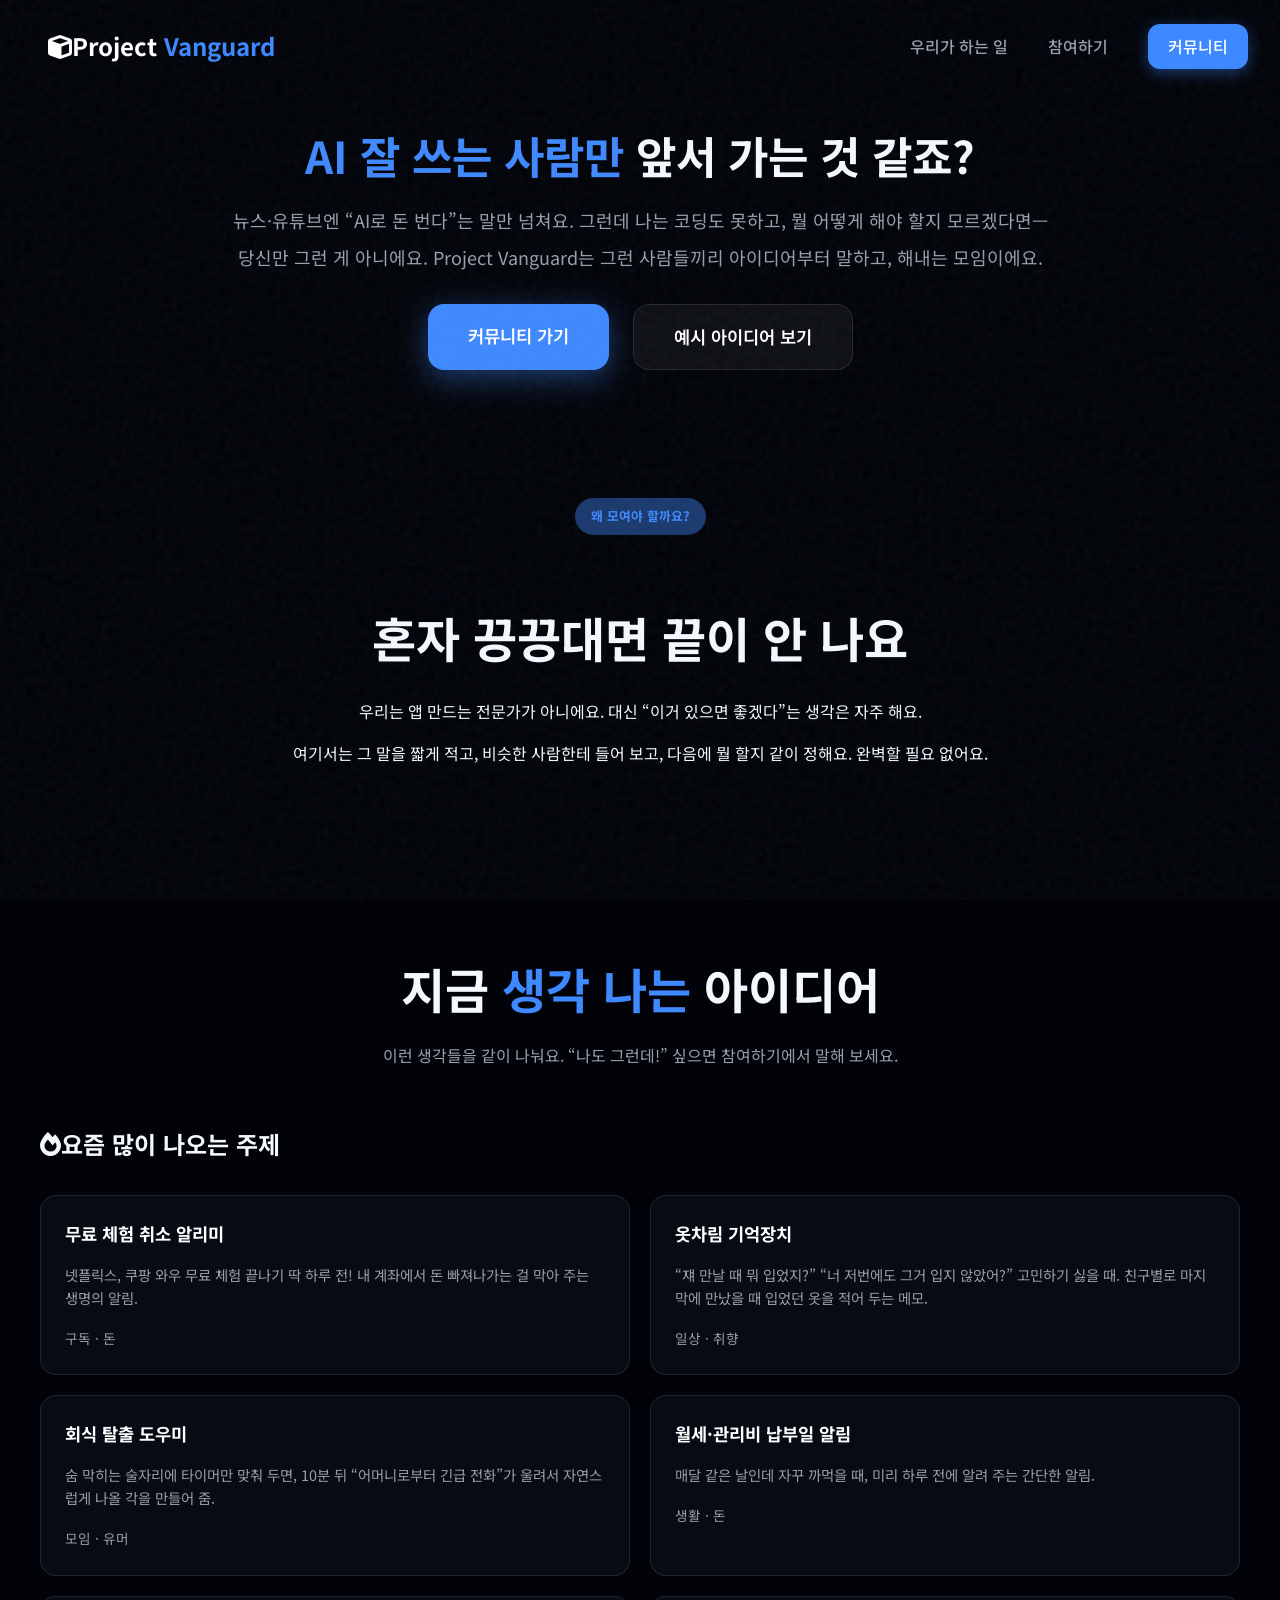
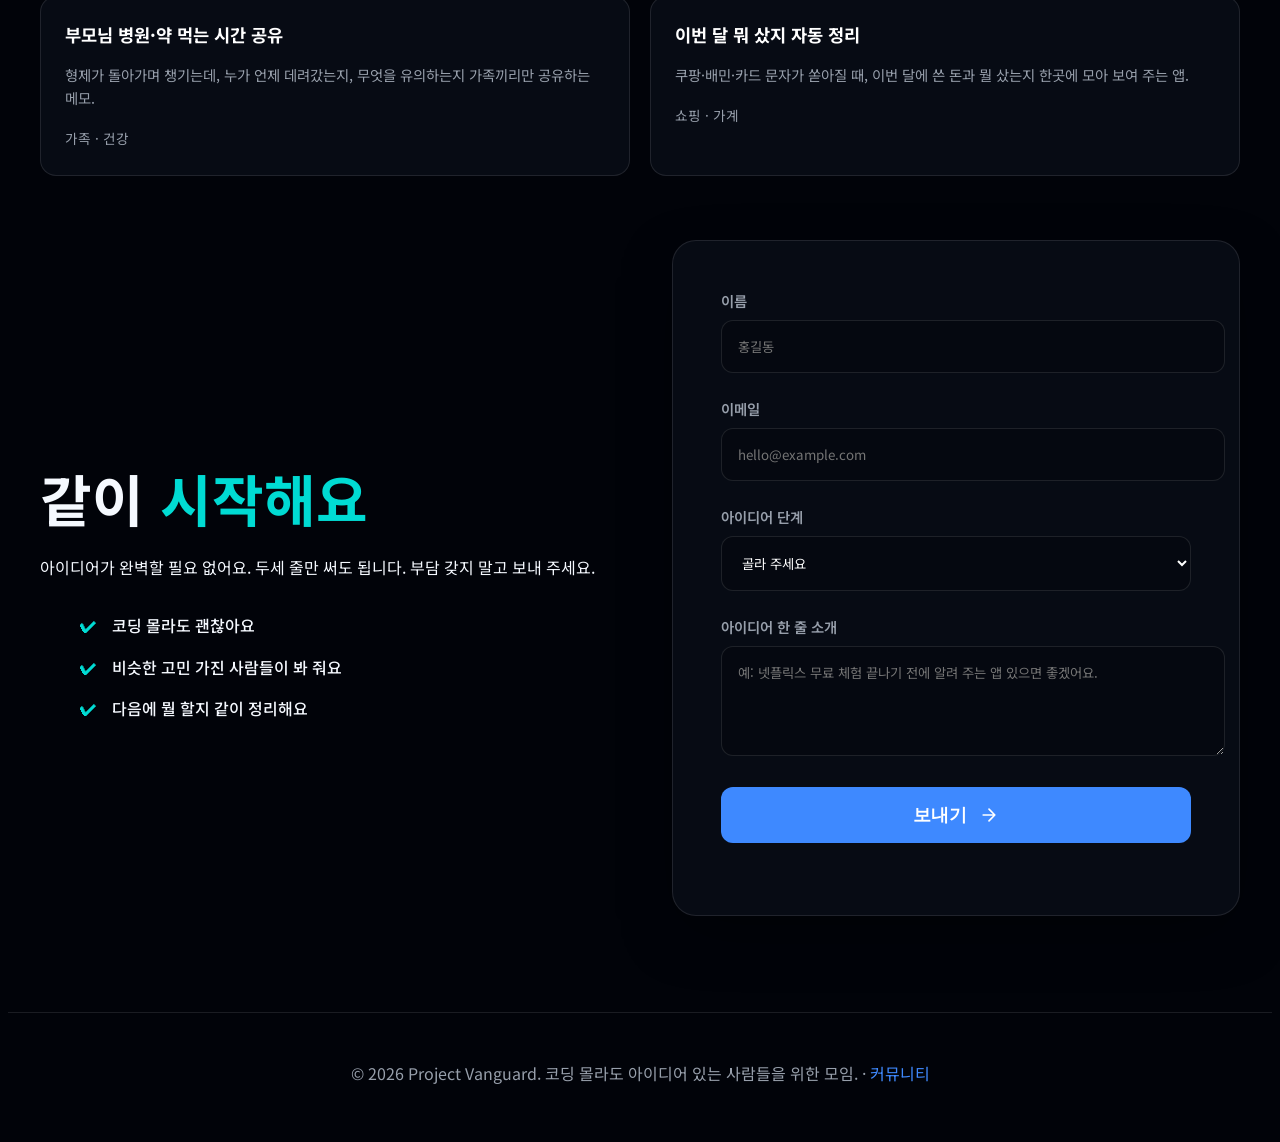
==== commit 5b1cacb3: "rebrand: Project Savior를 Project Vanguard로 변경 사이트 전반의 브랜드명을 새 프로젝트명에 맞게 통일했습니다.  Co-authored-by: Cur" ====
--- a/index.html
+++ b/index.html
@@ -3,7 +3,7 @@
 <head>
   <meta charset="UTF-8" />
   <meta name="viewport" content="width=device-width, initial-scale=1.0" />
-  <title>Project Savers | 비개발자 아이디어 모임</title>
+  <title>Project Vanguard | 비개발자 아이디어 모임</title>
   <!-- Google tag (gtag.js) -->
   <script async src="https://www.googletagmanager.com/gtag/js?id=G-78MKML7D49"></script>
   <script>
@@ -24,7 +24,7 @@
 
   <nav class="navbar">
     <div class="nav-container">
-      <a href="index.html" class="logo"><i class="fa-solid fa-cube mr-2"></i>Project <span>Savior</span></a>
+      <a href="index.html" class="logo"><i class="fa-solid fa-cube mr-2"></i>Project <span>Vanguard</span></a>
       <div class="nav-links">
         <a href="#vision">우리가 하는 일</a>
         <a href="#contact">참여하기</a>
@@ -39,7 +39,7 @@
         <h1 class="hero-title"><span>AI 잘 쓰는 사람만</span> 앞서 가는 것 같죠?</h1>
         <p class="hero-subtitle">
           <span class="hero-subtitle-line">뉴스·유튜브엔 “AI로 돈 번다”는 말만 넘쳐요. 그런데 나는 코딩도 못하고, 뭘 어떻게 해야 할지 모르겠다면—</span>
-          <span class="hero-subtitle-line">당신만 그런 게 아니에요. Project Savior는 그런 사람들끼리 아이디어부터 말하고, 해내는 모임이에요.</span>
+          <span class="hero-subtitle-line">당신만 그런 게 아니에요. Project Vanguard는 그런 사람들끼리 아이디어부터 말하고, 해내는 모임이에요.</span>
         </p>
         <div class="hero-btns">
           <a href="community.html" class="btn primary">커뮤니티 가기</a>
@@ -115,7 +115,7 @@
 
   <footer class="footer">
     <div class="container">
-      <p>&copy; 2026 Project Savior. 코딩 몰라도 아이디어 있는 사람들을 위한 모임. · <a href="community.html">커뮤니티</a></p>
+      <p>&copy; 2026 Project Vanguard. 코딩 몰라도 아이디어 있는 사람들을 위한 모임. · <a href="community.html">커뮤니티</a></p>
     </div>
   </footer>
 
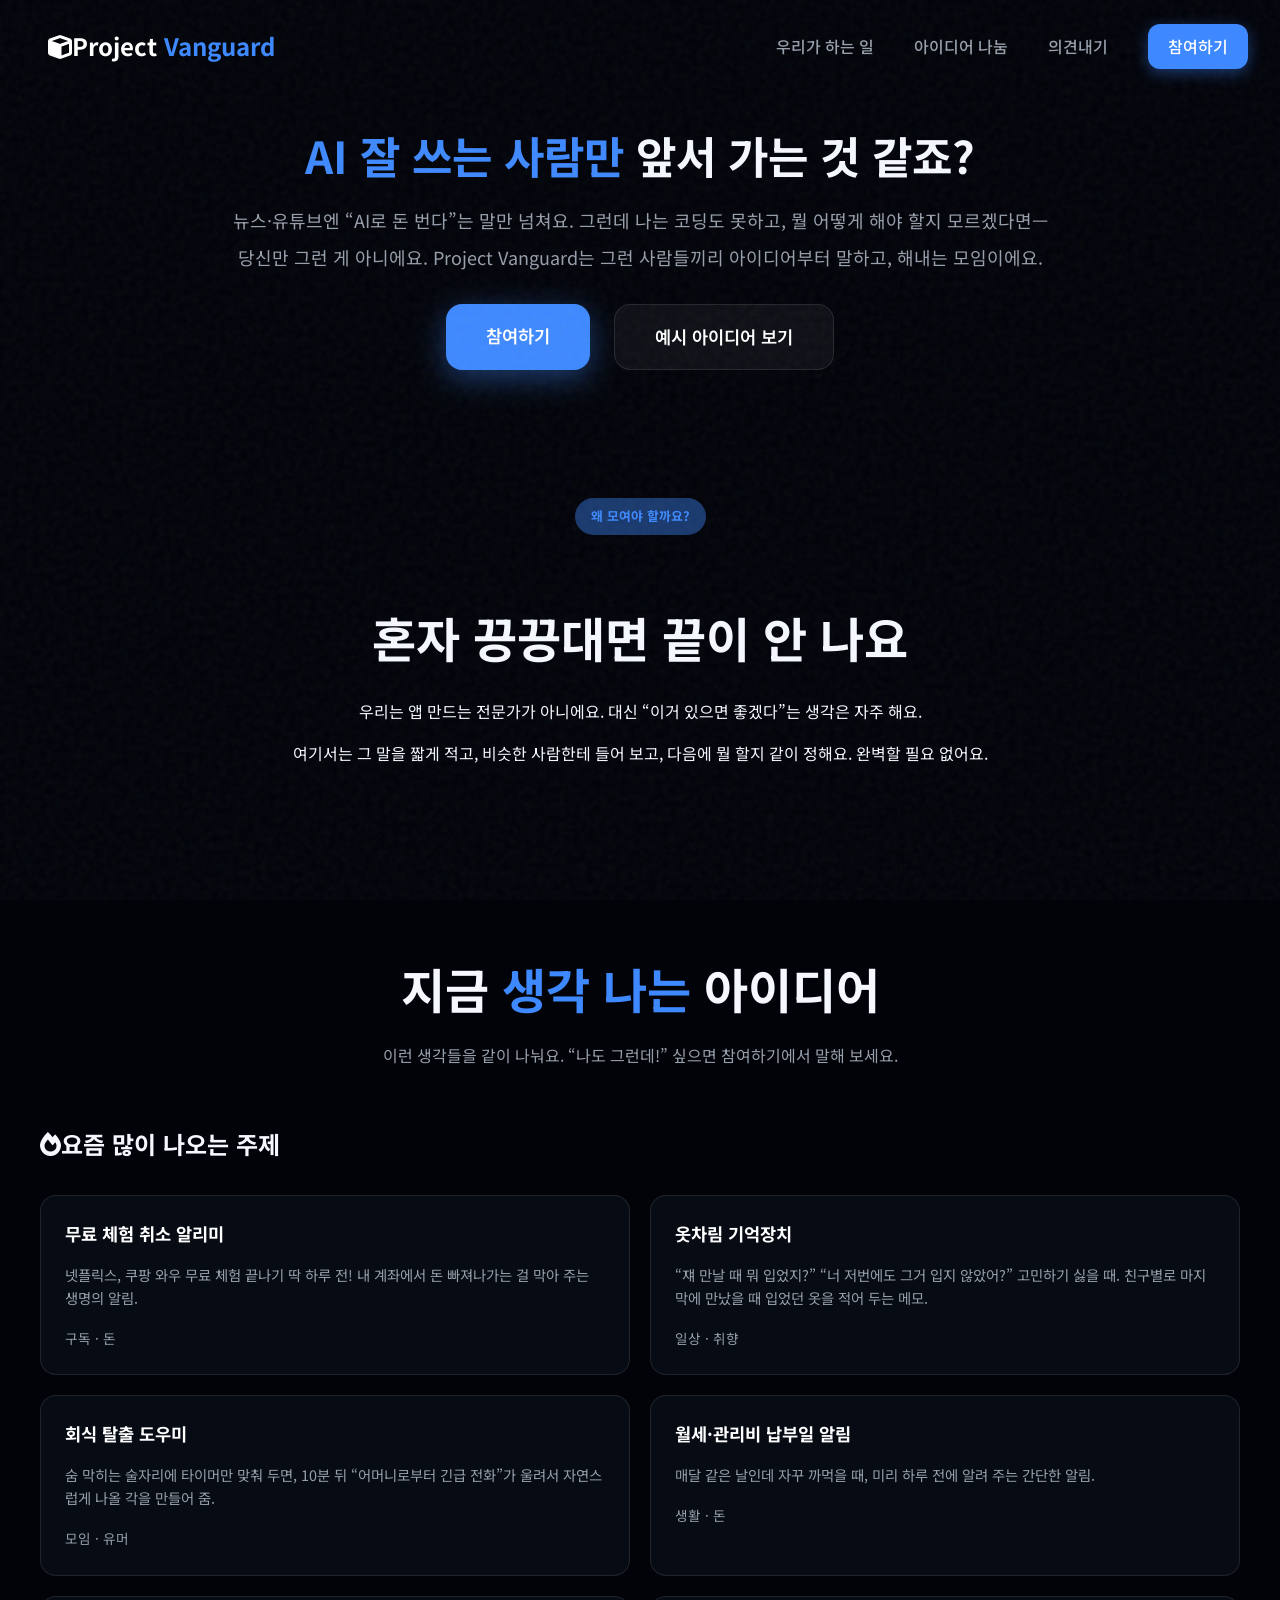
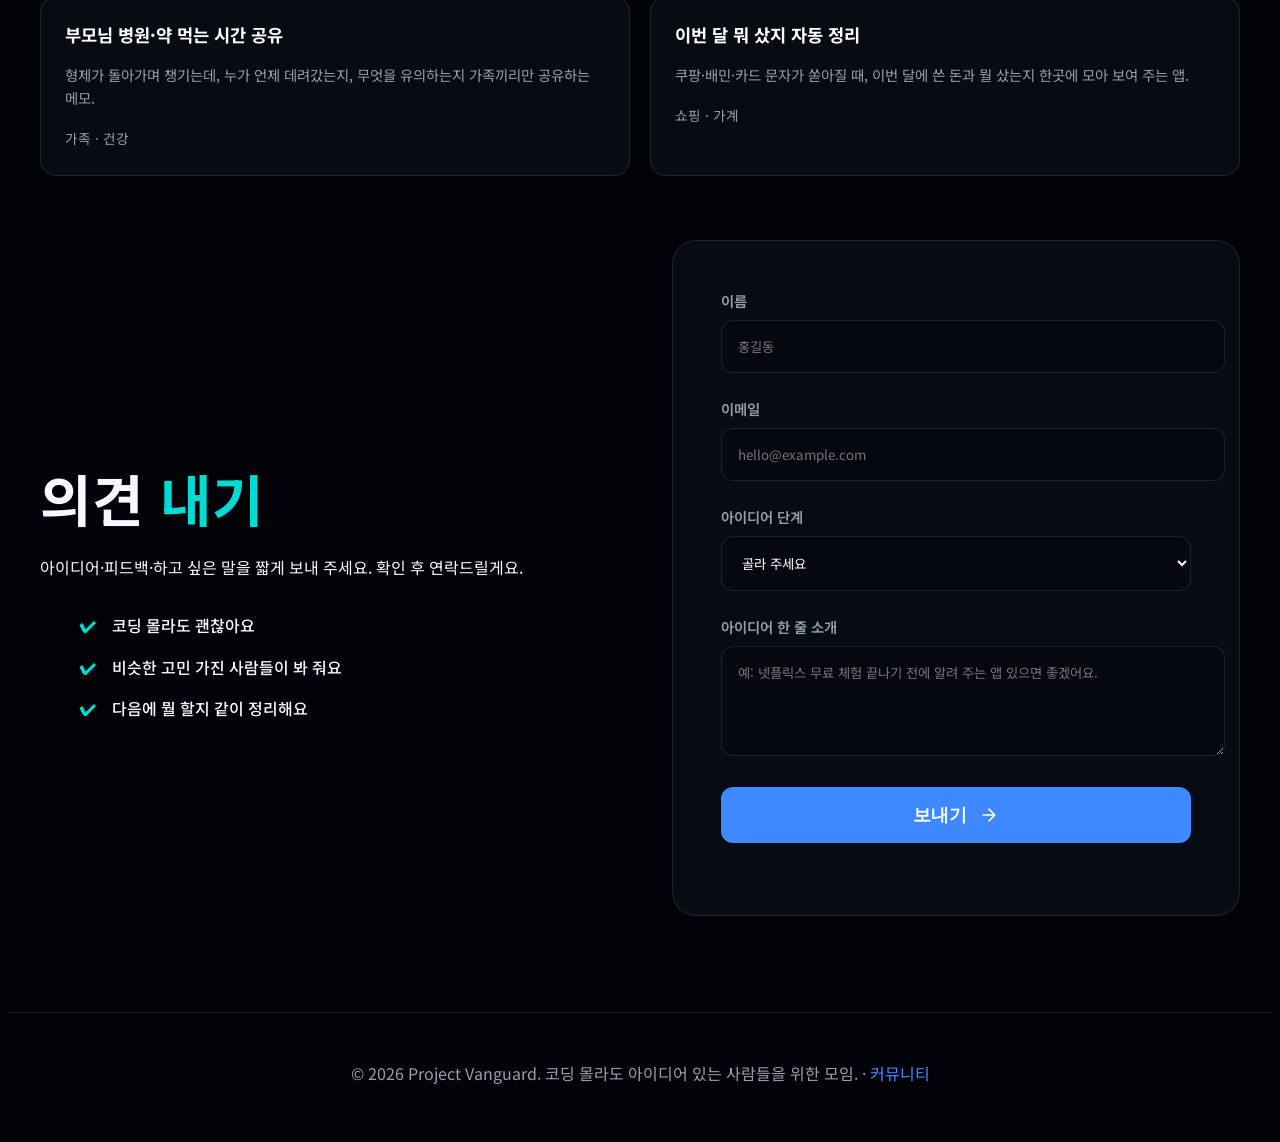
==== commit 34409fb0: "merge: sync notebook (Vanguard, community, IdeaGrid) with local feedback nav Co-authored-by: Cursor " ====
--- a/index.html
+++ b/index.html
@@ -27,8 +27,9 @@
       <a href="index.html" class="logo"><i class="fa-solid fa-cube mr-2"></i>Project <span>Vanguard</span></a>
       <div class="nav-links">
         <a href="#vision">우리가 하는 일</a>
-        <a href="#contact">참여하기</a>
-        <a href="community.html" class="nav-cta">커뮤니티</a>
+        <a href="#marketplace">아이디어 나눔</a>
+        <a href="#feedback">의견내기</a>
+        <a href="community.html" class="nav-cta">참여하기</a>
       </div>
     </div>
   </nav>
@@ -42,7 +43,7 @@
           <span class="hero-subtitle-line">당신만 그런 게 아니에요. Project Vanguard는 그런 사람들끼리 아이디어부터 말하고, 해내는 모임이에요.</span>
         </p>
         <div class="hero-btns">
-          <a href="community.html" class="btn primary">커뮤니티 가기</a>
+          <a href="community.html" class="btn primary">참여하기</a>
           <a href="#marketplace" class="btn secondary">예시 아이디어 보기</a>
         </div>
       </div>
@@ -62,12 +63,12 @@
     <!-- 아이디어 카드 구역: IdeaGrid.html 에서 조립 (이 영역은 직접 수정하지 마세요) -->
     <div id="idea-grid-mount"></div>
 
-    <section id="contact" class="form-section">
+    <section id="feedback" class="form-section">
       <div class="container">
         <div class="form-wrapper">
           <div class="form-info">
-            <h2>같이 <span>시작해요</span></h2>
-            <p>아이디어가 완벽할 필요 없어요. 두세 줄만 써도 됩니다. 부담 갖지 말고 보내 주세요.</p>
+            <h2>의견 <span>내기</span></h2>
+            <p>아이디어·피드백·하고 싶은 말을 짧게 보내 주세요. 확인 후 연락드릴게요.</p>
             <ul class="benefit-list">
               <li><span>✔</span> 코딩 몰라도 괜찮아요</li>
               <li><span>✔</span> 비슷한 고민 가진 사람들이 봐 줘요</li>
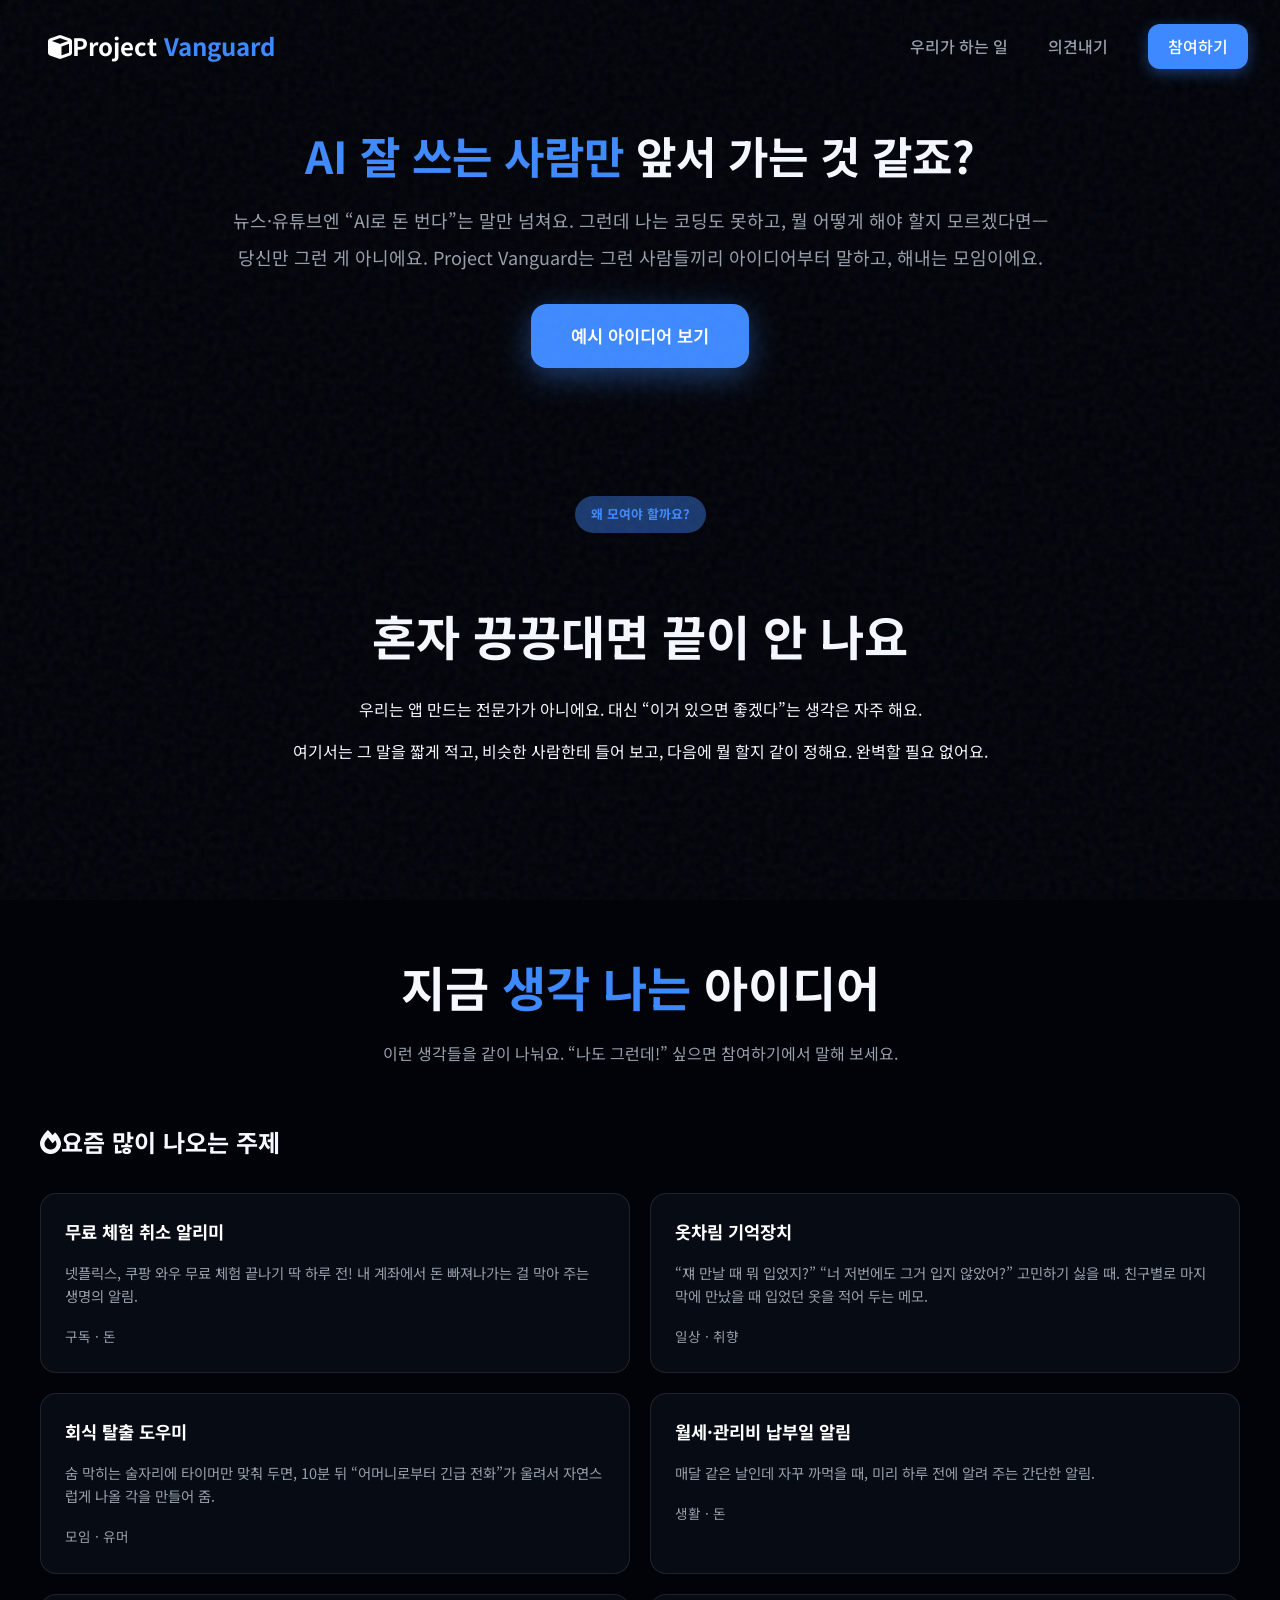
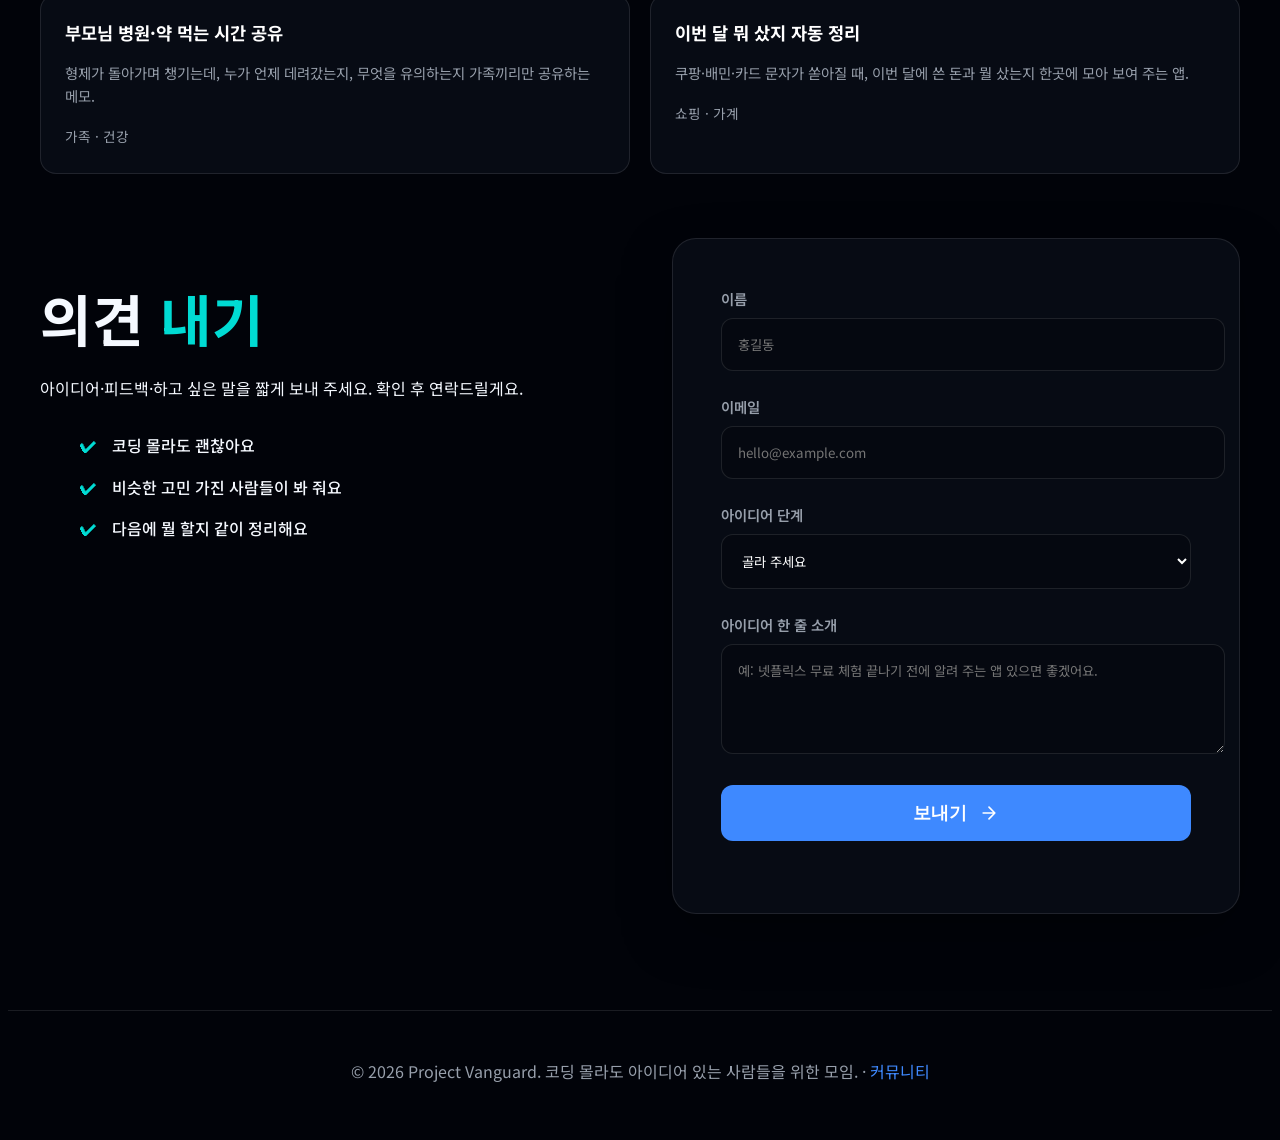
==== commit 2066e298: "fix: simplify nav, remove hero join CTA, align feedback form Co-authored-by: Cursor <cursoragent@cur" ====
--- a/index.html
+++ b/index.html
@@ -27,7 +27,6 @@
       <a href="index.html" class="logo"><i class="fa-solid fa-cube mr-2"></i>Project <span>Vanguard</span></a>
       <div class="nav-links">
         <a href="#vision">우리가 하는 일</a>
-        <a href="#marketplace">아이디어 나눔</a>
         <a href="#feedback">의견내기</a>
         <a href="community.html" class="nav-cta">참여하기</a>
       </div>
@@ -43,8 +42,7 @@
           <span class="hero-subtitle-line">당신만 그런 게 아니에요. Project Vanguard는 그런 사람들끼리 아이디어부터 말하고, 해내는 모임이에요.</span>
         </p>
         <div class="hero-btns">
-          <a href="community.html" class="btn primary">참여하기</a>
-          <a href="#marketplace" class="btn secondary">예시 아이디어 보기</a>
+          <a href="#marketplace" class="btn primary">예시 아이디어 보기</a>
         </div>
       </div>
     </header>
--- a/style.css
+++ b/style.css
@@ -296,7 +296,7 @@
     display: grid;
     grid-template-columns: 1fr 1fr;
     gap: 4rem;
-    align-items: center;
+    align-items: start;
   }
 
   .form-info h2 {
